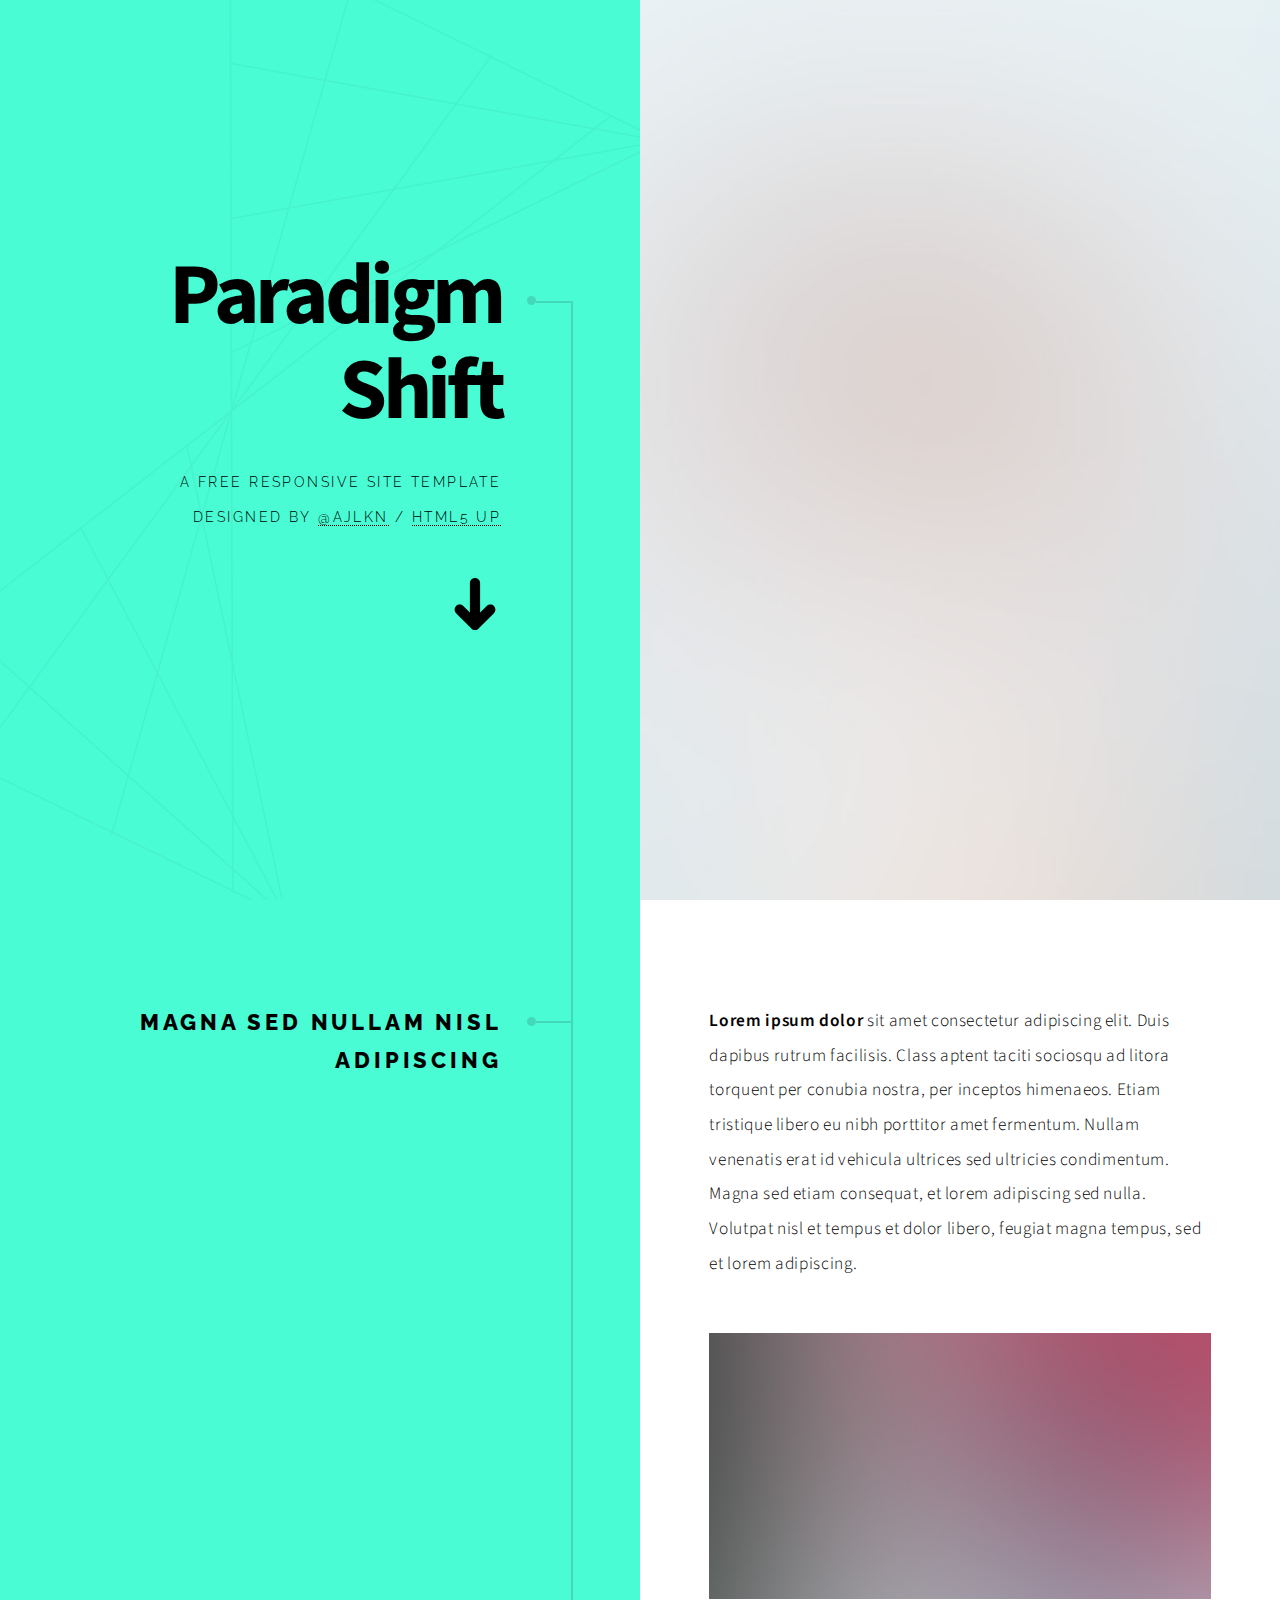
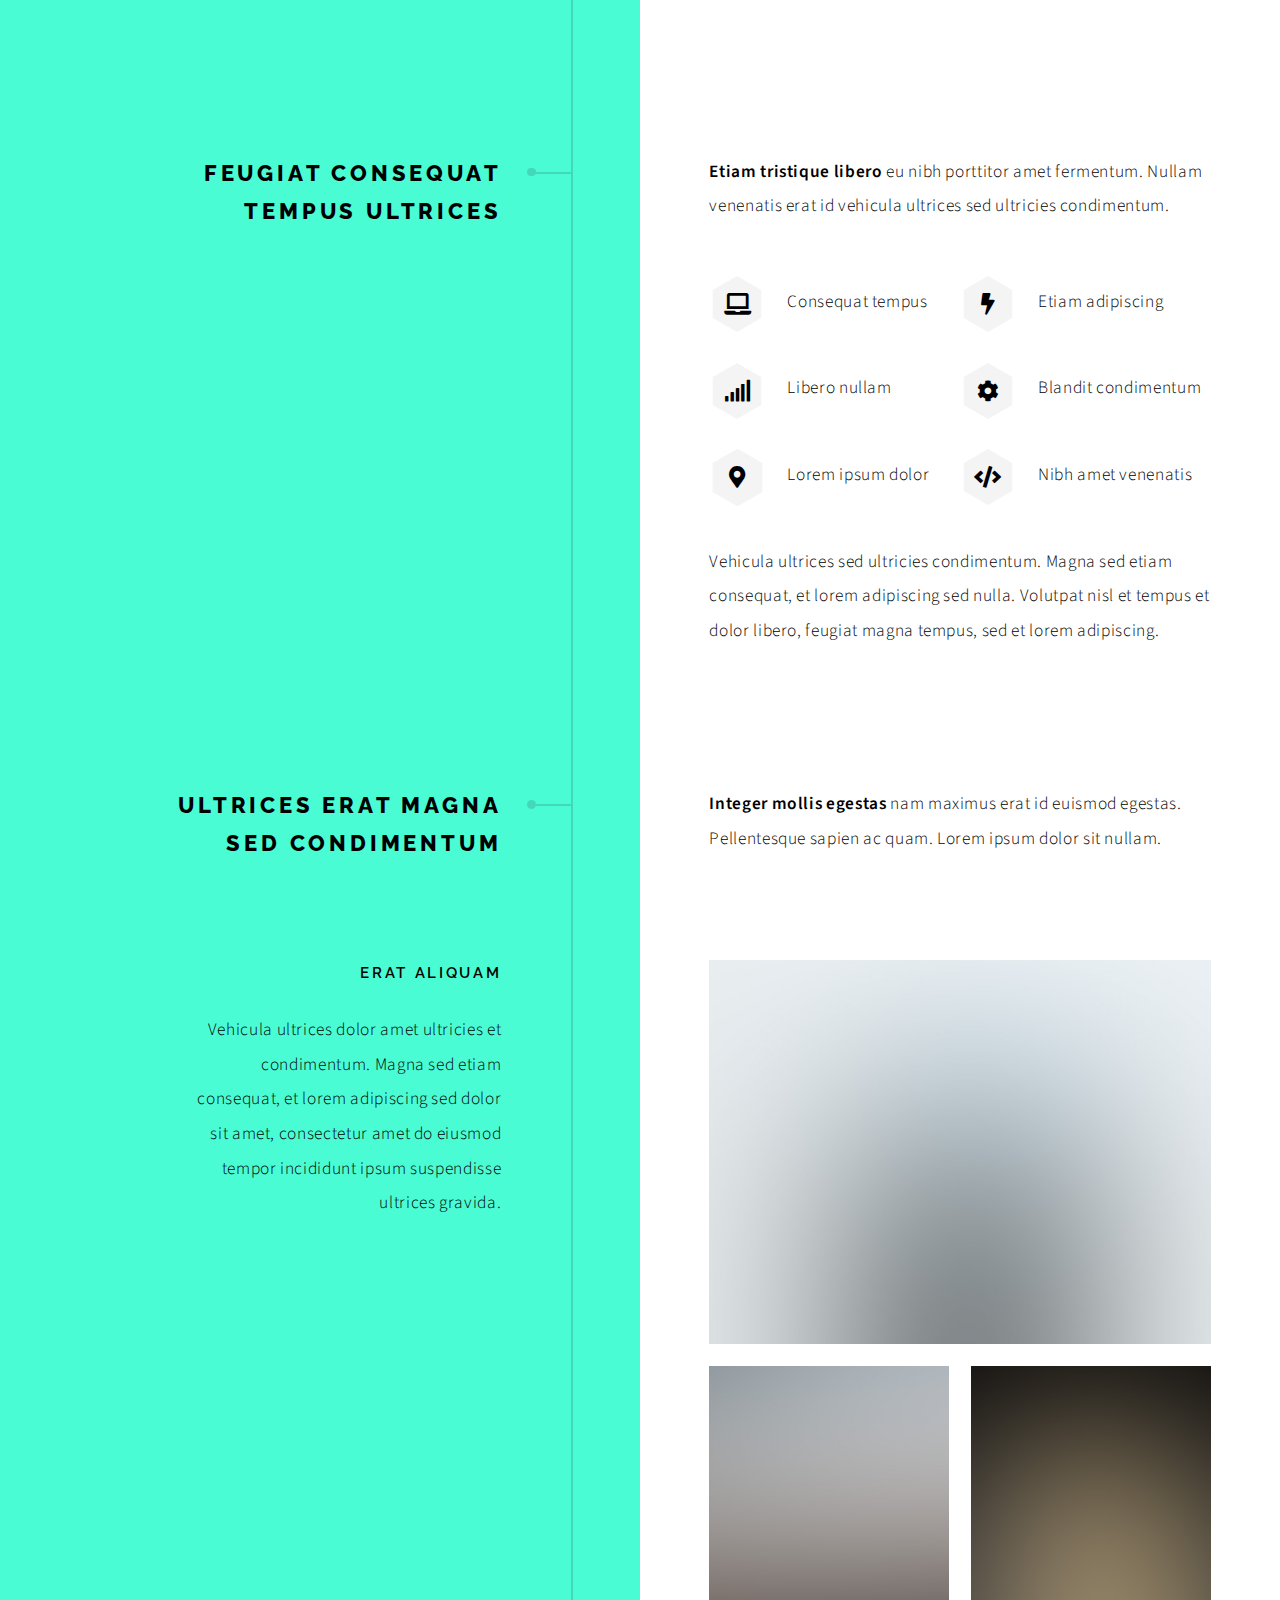
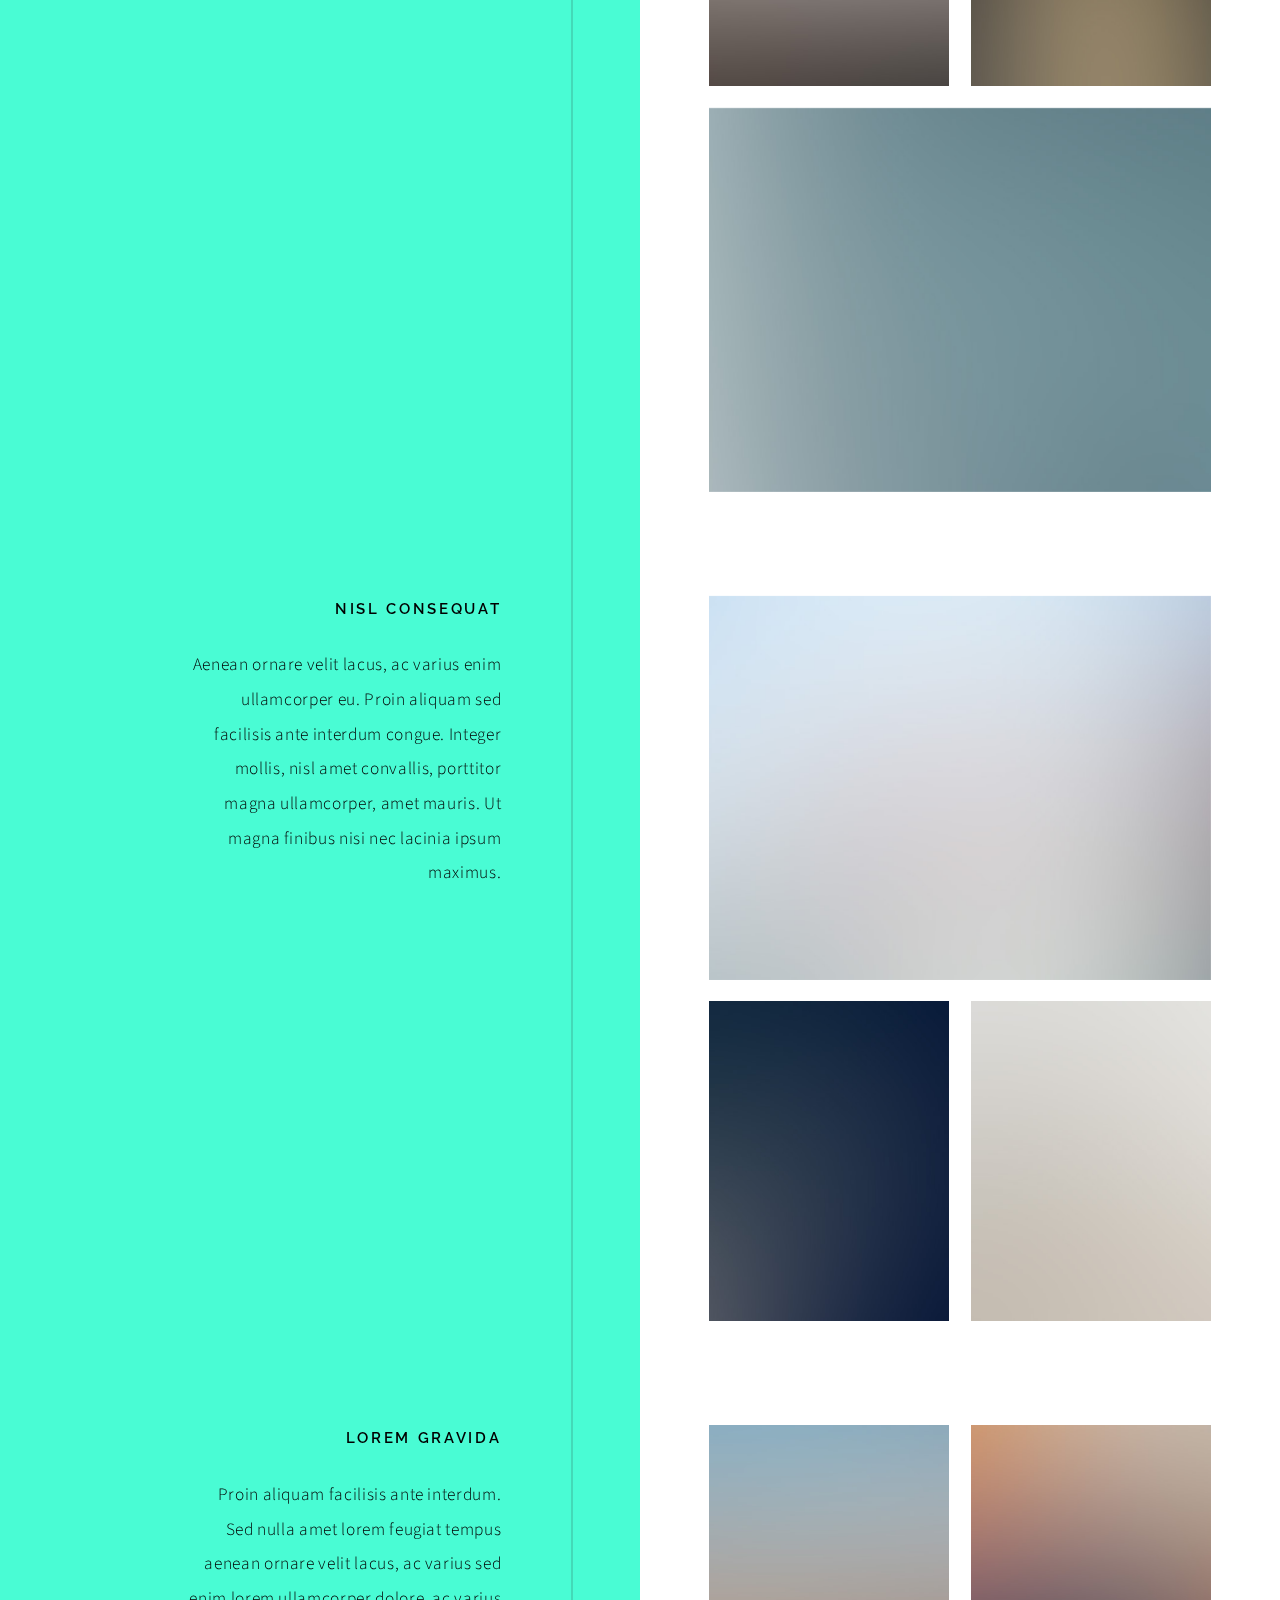
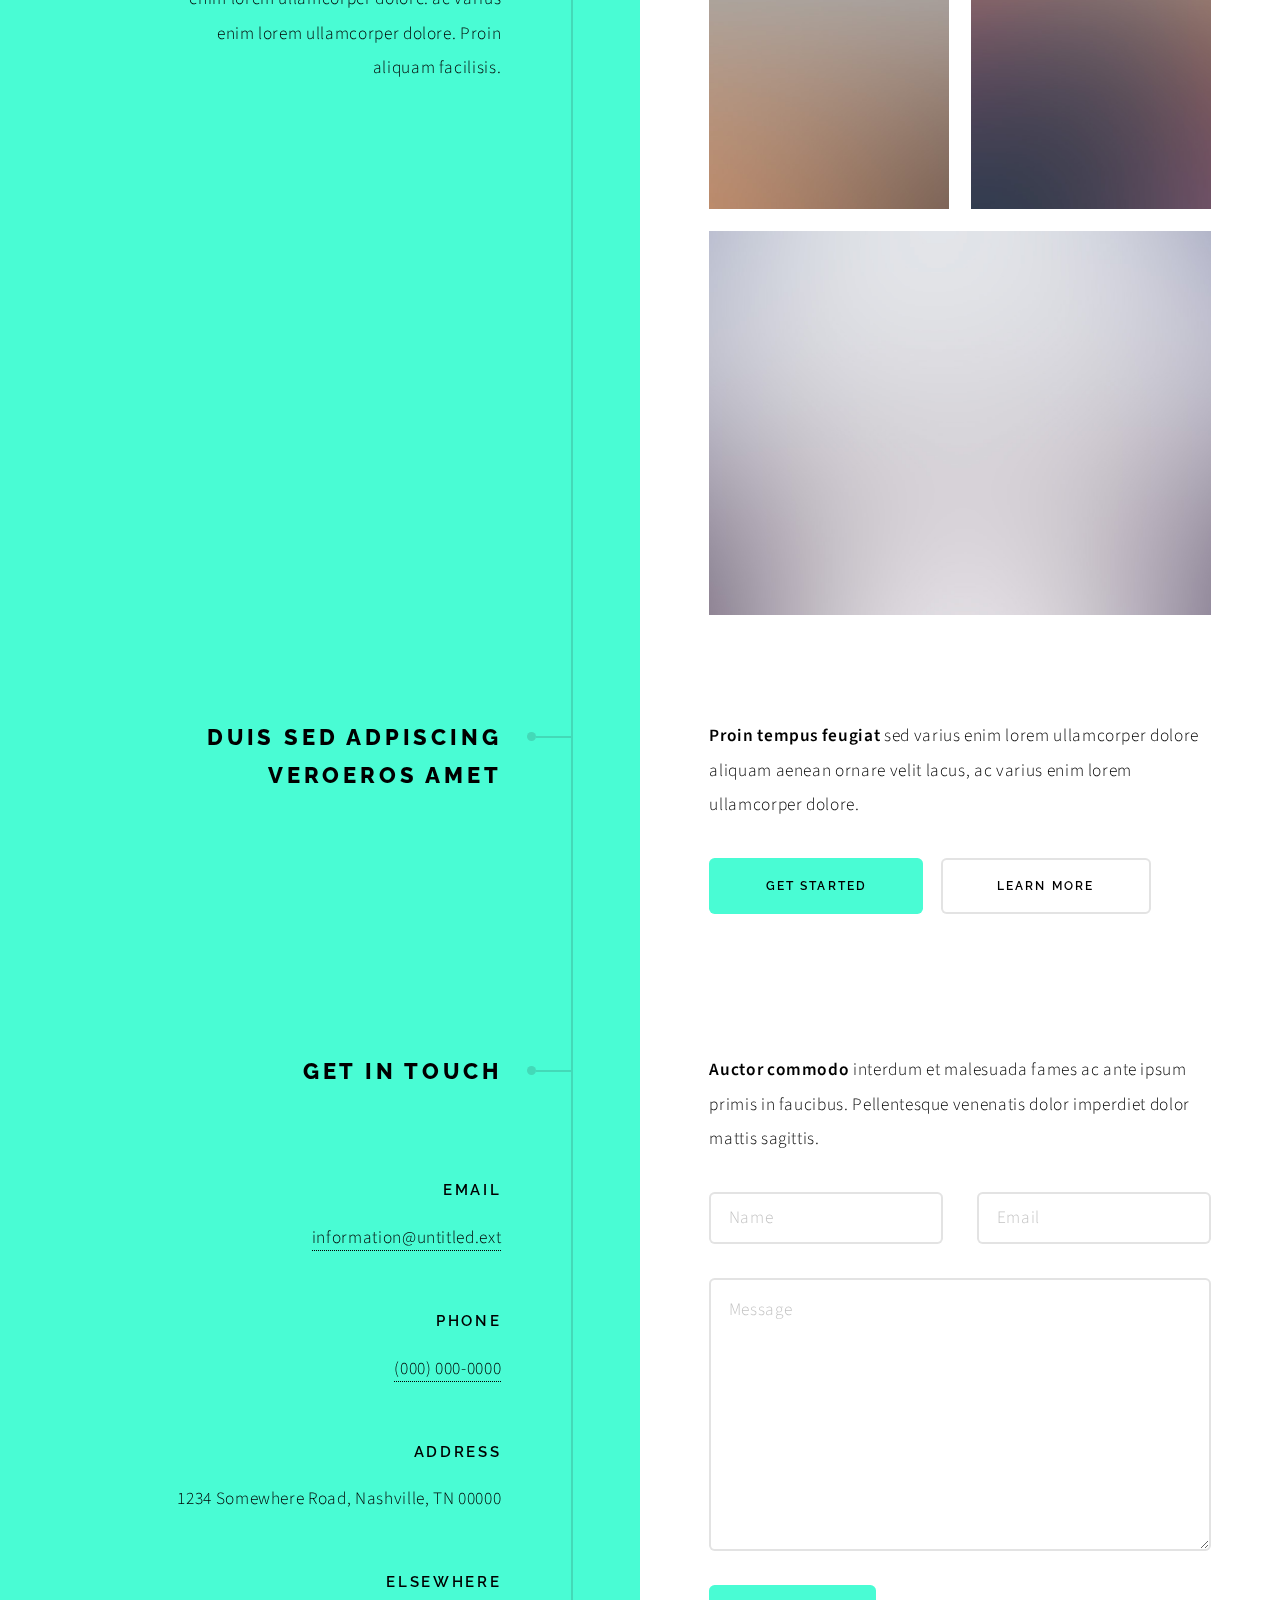
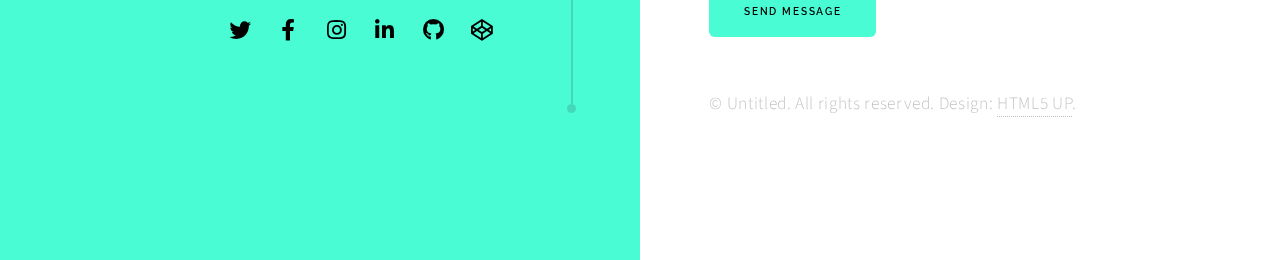
==== index.html @ 2799c686 "load "Paradigm Shift" template by ajlkn from html5 up on twitter" ====
<!DOCTYPE HTML>
<!--
	Paradigm Shift by HTML5 UP
	html5up.net | @ajlkn
	Free for personal and commercial use under the CCA 3.0 license (html5up.net/license)
-->
<html>
	<head>
		<title>Paradigm Shift by HTML5 UP</title>
		<meta charset="utf-8" />
		<meta name="viewport" content="width=device-width, initial-scale=1, user-scalable=no" />
		<meta name="description" content="" />
		<meta name="keywords" content="" />
		<link rel="stylesheet" href="assets/css/main.css" />
	</head>
	<body class="is-preload">

		<!-- Wrapper -->
			<div id="wrapper">

				<!-- Intro -->
					<section class="intro">
						<header>
							<h1>Paradigm Shift</h1>
							<p>A free responsive site template designed by <a href="https://twitter.com/ajlkn">@ajlkn</a> / <a href="https://html5up.net">HTML5 UP</a></p>
							<ul class="actions">
								<li><a href="#first" class="arrow scrolly"><span class="label">Next</span></a></li>
							</ul>
						</header>
						<div class="content">
							<span class="image fill" data-position="center"><img src="images/pic01.jpg" alt="" /></span>
						</div>
					</section>

				<!-- Section -->
					<section id="first">
						<header>
							<h2>Magna sed nullam nisl adipiscing</h2>
						</header>
						<div class="content">
							<p><strong>Lorem ipsum dolor</strong> sit amet consectetur adipiscing elit. Duis dapibus rutrum facilisis. Class aptent taciti sociosqu ad litora torquent per conubia nostra, per inceptos himenaeos. Etiam tristique libero eu nibh porttitor amet fermentum. Nullam venenatis erat id vehicula ultrices sed ultricies condimentum. Magna sed etiam consequat, et lorem adipiscing sed nulla. Volutpat nisl et tempus et dolor libero, feugiat magna tempus, sed et lorem adipiscing.</p>
							<span class="image main"><img src="images/pic02.jpg" alt="" /></span>
						</div>
					</section>

				<!-- Section -->
					<section>
						<header>
							<h2>Feugiat consequat tempus ultrices</h2>
						</header>
						<div class="content">
							<p><strong>Etiam tristique libero</strong> eu nibh porttitor amet fermentum. Nullam venenatis erat id vehicula ultrices sed ultricies condimentum.</p>
							<ul class="feature-icons">
								<li class="icon solid fa-laptop">Consequat tempus</li>
								<li class="icon solid fa-bolt">Etiam adipiscing</li>
								<li class="icon solid fa-signal">Libero nullam</li>
								<li class="icon solid fa-cog">Blandit condimentum</li>
								<li class="icon solid fa-map-marker-alt">Lorem ipsum dolor</li>
								<li class="icon solid fa-code">Nibh amet venenatis</li>
							</ul>
							<p>Vehicula ultrices sed ultricies condimentum. Magna sed etiam consequat, et lorem adipiscing sed nulla. Volutpat nisl et tempus et dolor libero, feugiat magna tempus, sed et lorem adipiscing.</p>
						</div>
					</section>

				<!-- Section -->
					<section>
						<header>
							<h2>Ultrices erat magna sed condimentum</h2>
						</header>
						<div class="content">
							<p><strong>Integer mollis egestas</strong> nam maximus erat id euismod egestas. Pellentesque sapien ac quam. Lorem ipsum dolor sit nullam.</p>

							<!-- Section -->
								<section>
									<header>
										<h3>Erat aliquam</h3>
										<p>Vehicula ultrices dolor amet ultricies et condimentum. Magna sed etiam consequat, et lorem adipiscing sed dolor sit amet, consectetur amet do eiusmod tempor incididunt  ipsum suspendisse ultrices gravida.</p>
									</header>
									<div class="content">
										<div class="gallery">
											<a href="images/gallery/fulls/01.jpg" class="landscape"><img src="images/gallery/thumbs/01.jpg" alt="" /></a>
											<a href="images/gallery/fulls/02.jpg"><img src="images/gallery/thumbs/02.jpg" alt="" /></a>
											<a href="images/gallery/fulls/03.jpg"><img src="images/gallery/thumbs/03.jpg" alt="" /></a>
											<a href="images/gallery/fulls/04.jpg" class="landscape"><img src="images/gallery/thumbs/04.jpg" alt="" /></a>
										</div>
									</div>
								</section>

							<!-- Section -->
								<section>
									<header>
										<h3>Nisl consequat</h3>
										<p>Aenean ornare velit lacus, ac varius enim ullamcorper eu. Proin aliquam sed facilisis ante interdum congue. Integer mollis, nisl amet convallis, porttitor magna ullamcorper, amet mauris. Ut magna finibus nisi nec lacinia ipsum maximus.</p>
									</header>
									<div class="content">
										<div class="gallery">
											<a href="images/gallery/fulls/05.jpg" class="landscape"><img src="images/gallery/thumbs/05.jpg" alt="" /></a>
											<a href="images/gallery/fulls/06.jpg"><img src="images/gallery/thumbs/06.jpg" alt="" /></a>
											<a href="images/gallery/fulls/07.jpg"><img src="images/gallery/thumbs/07.jpg" alt="" /></a>
										</div>
									</div>
								</section>

							<!-- Section -->
								<section>
									<header>
										<h3>Lorem gravida</h3>
										<p>Proin aliquam facilisis ante interdum. Sed nulla amet lorem feugiat tempus aenean ornare velit lacus, ac varius sed enim lorem ullamcorper dolore.  ac varius enim lorem ullamcorper dolore. Proin aliquam facilisis.</p>
									</header>
									<div class="content">
										<div class="gallery">
											<a href="images/gallery/fulls/08.jpg" class="portrait"><img src="images/gallery/thumbs/08.jpg" alt="" /></a>
											<a href="images/gallery/fulls/09.jpg" class="portrait"><img src="images/gallery/thumbs/09.jpg" alt="" /></a>
											<a href="images/gallery/fulls/10.jpg" class="landscape"><img src="images/gallery/thumbs/10.jpg" alt="" /></a>
										</div>
									</div>
								</section>

						</div>
					</section>

				<!-- Section -->
					<section>
						<header>
							<h2>Duis sed adpiscing veroeros amet</h2>
						</header>
						<div class="content">
							<p><strong>Proin tempus feugiat</strong> sed varius enim lorem ullamcorper dolore aliquam aenean ornare velit lacus, ac varius enim lorem ullamcorper dolore.</p>
							<ul class="actions">
								<li><a href="#" class="button primary large">Get Started</a></li>
								<li><a href="#" class="button large">Learn More</a></li>
							</ul>
						</div>
					</section>

				<!-- Elements -->
				<!--
					<section>
						<header>
							<h2>Elements</h2>
						</header>
						<div class="content">

							<section>
								<header>
									<h3>Text</h3>
								</header>
								<div class="content">
									<p>This is <b>bold</b> and this is <strong>strong</strong>. This is <i>italic</i> and this is <em>emphasized</em>.
									This is <sup>superscript</sup> text and this is <sub>subscript</sub> text.
									This is <u>underlined</u> and this is code: <code>for (;;) { ... }</code>. Finally, <a href="#">this is a link</a>.</p>
									<hr />
									<h2>Heading Level 2</h2>
									<h3>Heading Level 3</h3>
									<h4>Heading Level 4</h4>
									<h5>Heading Level 5</h5>
									<hr />
									<h5>Blockquote</h5>
									<blockquote>Fringilla nisl. Donec accumsan interdum nisi, quis tincidunt felis sagittis eget tempus euismod. Vestibulum ante ipsum primis in faucibus vestibulum. Blandit adipiscing eu felis iaculis volutpat ac adipiscing accumsan faucibus. Vestibulum ante ipsum primis in faucibus lorem ipsum dolor sit amet nullam adipiscing eu felis.</blockquote>
									<h5>Preformatted</h5>
									<pre><code>i = 0;

while (!deck.isInOrder()) {
  print 'Iteration ' + i;
  deck.shuffle();
  i++;
}

print 'Sorted in ' + i + ' iterations.';</code></pre>
								</div>
							</section>

							<section>
								<header>
									<h3>Lists</h3>
								</header>
								<div class="content">

									<h4>Unordered</h4>
									<ul>
										<li>Dolor pulvinar etiam.</li>
										<li>Sagittis adipiscing.</li>
										<li>Felis enim feugiat.</li>
									</ul>

									<h4>Alternate</h4>
									<ul class="alt">
										<li>Dolor pulvinar etiam.</li>
										<li>Sagittis adipiscing.</li>
										<li>Felis enim feugiat.</li>
									</ul>

									<h4>Ordered</h4>
									<ol>
										<li>Dolor pulvinar etiam.</li>
										<li>Etiam vel felis viverra.</li>
										<li>Felis enim feugiat.</li>
										<li>Dolor pulvinar etiam.</li>
										<li>Etiam vel felis lorem.</li>
										<li>Felis enim et feugiat.</li>
									</ol>
									<h4>Icons</h4>
									<ul class="icons">
										<li><a href="#" class="icon brands fa-twitter"><span class="label">Twitter</span></a></li>
										<li><a href="#" class="icon brands fa-facebook-f"><span class="label">Facebook</span></a></li>
										<li><a href="#" class="icon brands fa-instagram"><span class="label">Instagram</span></a></li>
										<li><a href="#" class="icon brands fa-github"><span class="label">Github</span></a></li>
									</ul>

									<h4>Actions</h4>
									<ul class="actions">
										<li><a href="#" class="button primary">Default</a></li>
										<li><a href="#" class="button">Default</a></li>
									</ul>
									<ul class="actions stacked">
										<li><a href="#" class="button primary">Default</a></li>
										<li><a href="#" class="button">Default</a></li>
									</ul>
								</div>
							</section>

							<section>
								<header>
									<h3>Table</h3>
								</header>
								<div class="content">
									<h4>Default</h4>
									<div class="table-wrapper">
										<table>
											<thead>
												<tr>
													<th>Name</th>
													<th>Description</th>
													<th>Price</th>
												</tr>
											</thead>
											<tbody>
												<tr>
													<td>Item One</td>
													<td>Ante turpis integer aliquet porttitor.</td>
													<td>29.99</td>
												</tr>
												<tr>
													<td>Item Two</td>
													<td>Vis ac commodo adipiscing arcu aliquet.</td>
													<td>19.99</td>
												</tr>
												<tr>
													<td>Item Three</td>
													<td> Morbi faucibus arcu accumsan lorem.</td>
													<td>29.99</td>
												</tr>
												<tr>
													<td>Item Four</td>
													<td>Vitae integer tempus condimentum.</td>
													<td>19.99</td>
												</tr>
												<tr>
													<td>Item Five</td>
													<td>Ante turpis integer aliquet porttitor.</td>
													<td>29.99</td>
												</tr>
											</tbody>
											<tfoot>
												<tr>
													<td colspan="2"></td>
													<td>100.00</td>
												</tr>
											</tfoot>
										</table>
									</div>

									<h4>Alternate</h4>
									<div class="table-wrapper">
										<table class="alt">
											<thead>
												<tr>
													<th>Name</th>
													<th>Description</th>
													<th>Price</th>
												</tr>
											</thead>
											<tbody>
												<tr>
													<td>Item One</td>
													<td>Ante turpis integer aliquet porttitor.</td>
													<td>29.99</td>
												</tr>
												<tr>
													<td>Item Two</td>
													<td>Vis ac commodo adipiscing arcu aliquet.</td>
													<td>19.99</td>
												</tr>
												<tr>
													<td>Item Three</td>
													<td> Morbi faucibus arcu accumsan lorem.</td>
													<td>29.99</td>
												</tr>
												<tr>
													<td>Item Four</td>
													<td>Vitae integer tempus condimentum.</td>
													<td>19.99</td>
												</tr>
												<tr>
													<td>Item Five</td>
													<td>Ante turpis integer aliquet porttitor.</td>
													<td>29.99</td>
												</tr>
											</tbody>
											<tfoot>
												<tr>
													<td colspan="2"></td>
													<td>100.00</td>
												</tr>
											</tfoot>
										</table>
									</div>
								</div>
							</section>

							<section>
								<header>
									<h3>Buttons</h3>
								</header>
								<div class="content">
									<ul class="actions">
										<li><a href="#" class="button primary">Primary</a></li>
										<li><a href="#" class="button">Default</a></li>
									</ul>
									<ul class="actions">
										<li><a href="#" class="button large">Large</a></li>
										<li><a href="#" class="button">Default</a></li>
										<li><a href="#" class="button small">Small</a></li>
									</ul>
									<ul class="actions">
										<li><a href="#" class="button primary icon solid fa-download">Icon</a></li>
										<li><a href="#" class="button icon solid fa-download">Icon</a></li>
									</ul>
									<ul class="actions">
										<li><span class="button primary disabled">Disabled</span></li>
										<li><span class="button disabled">Disabled</span></li>
									</ul>
								</div>
							</section>

							<section>
								<header>
									<h3>Form</h3>
								</header>
								<div class="content">
									<form method="post" action="#">
										<div class="fields">
											<div class="field half">
												<label for="demo-name">Name</label>
												<input type="text" name="demo-name" id="demo-name" value="" placeholder="Jane Doe" />
											</div>
											<div class="field half">
												<label for="demo-email">Email</label>
												<input type="email" name="demo-email" id="demo-email" value="" placeholder="jane@untitled.tld" />
											</div>
											<div class="field">
												<label for="demo-category">Category</label>
												<select name="demo-category" id="demo-category">
													<option value="">-</option>
													<option value="1">Manufacturing</option>
													<option value="1">Shipping</option>
													<option value="1">Administration</option>
													<option value="1">Human Resources</option>
												</select>
											</div>
											<div class="field half">
												<input type="radio" id="demo-priority-low" name="demo-priority" checked>
												<label for="demo-priority-low">Low</label>
											</div>
											<div class="field half">
												<input type="radio" id="demo-priority-high" name="demo-priority">
												<label for="demo-priority-high">High</label>
											</div>
											<div class="field half">
												<input type="checkbox" id="demo-copy" name="demo-copy">
												<label for="demo-copy">Email me a copy</label>
											</div>
											<div class="field half">
												<input type="checkbox" id="demo-human" name="demo-human" checked>
												<label for="demo-human">Not a robot</label>
											</div>
											<div class="field">
												<label for="demo-message">Message</label>
												<textarea name="demo-message" id="demo-message" placeholder="Enter your message" rows="6"></textarea>
											</div>
										</div>
										<ul class="actions">
											<li><input type="submit" value="Send Message" class="primary" /></li>
											<li><input type="reset" value="Reset" /></li>
										</ul>
									</form>
								</div>
							</section>

						</div>
					</section>
				-->

				<!-- Section -->
					<section>
						<header>
							<h2>Get in touch</h2>
						</header>
						<div class="content">
							<p><strong>Auctor commodo</strong> interdum et malesuada fames ac ante ipsum primis in faucibus. Pellentesque venenatis dolor imperdiet dolor mattis sagittis.</p>
							<form>
								<div class="fields">
									<div class="field half">
										<input type="text" name="name" id="name" placeholder="Name" />
									</div>
									<div class="field half">
										<input type="email" name="email" id="email" placeholder="Email" />
									</div>
									<div class="field">
										<textarea name="message" id="message" placeholder="Message" rows="7"></textarea>
									</div>
								</div>
								<ul class="actions">
									<li><input type="submit" value="Send Message" class="button primary" /></li>
								</ul>
							</form>
						</div>
						<footer>
							<ul class="items">
								<li>
									<h3>Email</h3>
									<a href="#">information@untitled.ext</a>
								</li>
								<li>
									<h3>Phone</h3>
									<a href="#">(000) 000-0000</a>
								</li>
								<li>
									<h3>Address</h3>
									<span>1234 Somewhere Road, Nashville, TN 00000</span>
								</li>
								<li>
									<h3>Elsewhere</h3>
									<ul class="icons">
										<li><a href="#" class="icon brands fa-twitter"><span class="label">Twitter</span></a></li>
										<li><a href="#" class="icon brands fa-facebook-f"><span class="label">Facebook</span></a></li>
										<li><a href="#" class="icon brands fa-instagram"><span class="label">Instagram</span></a></li>
										<li><a href="#" class="icon brands fa-linkedin-in"><span class="label">LinkedIn</span></a></li>
										<li><a href="#" class="icon brands fa-github"><span class="label">GitHub</span></a></li>
										<li><a href="#" class="icon brands fa-codepen"><span class="label">Codepen</span></a></li>
									</ul>
								</li>
							</ul>
						</footer>
					</section>

				<!-- Copyright -->
					<div class="copyright">&copy; Untitled. All rights reserved. Design: <a href="https://html5up.net">HTML5 UP</a>.</div>

			</div>

		<!-- Scripts -->
			<script src="assets/js/jquery.min.js"></script>
			<script src="assets/js/jquery.scrolly.min.js"></script>
			<script src="assets/js/browser.min.js"></script>
			<script src="assets/js/breakpoints.min.js"></script>
			<script src="assets/js/util.js"></script>
			<script src="assets/js/main.js"></script>

	</body>
</html>
---- assets/css/main.css ----
@import url(fontawesome-all.min.css);
@import url("https://fonts.googleapis.com/css?family=Source+Sans+Pro:300,600,700,300i,600i,700i|Raleway:600,800");

/*
	Paradigm Shift by HTML5 UP
	html5up.net | @ajlkn
	Free for personal and commercial use under the CCA 3.0 license (html5up.net/license)
*/

html, body, div, span, applet, object,
iframe, h1, h2, h3, h4, h5, h6, p, blockquote,
pre, a, abbr, acronym, address, big, cite,
code, del, dfn, em, img, ins, kbd, q, s, samp,
small, strike, strong, sub, sup, tt, var, b,
u, i, center, dl, dt, dd, ol, ul, li, fieldset,
form, label, legend, table, caption, tbody,
tfoot, thead, tr, th, td, article, aside,
canvas, details, embed, figure, figcaption,
footer, header, hgroup, menu, nav, output, ruby,
section, summary, time, mark, audio, video {
	margin: 0;
	padding: 0;
	border: 0;
	font-size: 100%;
	font: inherit;
	vertical-align: baseline;}

article, aside, details, figcaption, figure,
footer, header, hgroup, menu, nav, section {
	display: block;}

body {
	line-height: 1;
}

ol, ul {
	list-style: none;
}

blockquote, q {
	quotes: none;
}

	blockquote:before, blockquote:after, q:before, q:after {
		content: '';
		content: none;
	}

table {
	border-collapse: collapse;
	border-spacing: 0;
}

body {
	-webkit-text-size-adjust: none;
}

mark {
	background-color: transparent;
	color: inherit;
}

input::-moz-focus-inner {
	border: 0;
	padding: 0;
}

input, select, textarea {
	-moz-appearance: none;
	-webkit-appearance: none;
	-ms-appearance: none;
	appearance: none;
}

/* Basic */

	@-ms-viewport {
		width: device-width;
	}

	body {
		-ms-overflow-style: scrollbar;
	}

	@media screen and (max-width: 480px) {

		html, body {
			min-width: 320px;
		}

	}

	html {
		box-sizing: border-box;
	}

	*, *:before, *:after {
		box-sizing: inherit;
	}

	html {
		overflow-x: hidden;
	}

	body {
		background: #ffffff;
		overflow-x: hidden;
	}

		body.is-preload *, body.is-preload *:before, body.is-preload *:after {
			-moz-animation: none !important;
			-webkit-animation: none !important;
			-ms-animation: none !important;
			animation: none !important;
			-moz-transition: none !important;
			-webkit-transition: none !important;
			-ms-transition: none !important;
			transition: none !important;
		}

/* Typography */

	html {
		font-size: 18pt;
	}

		@media screen and (max-width: 1920px) {

			html {
				font-size: 13pt;
			}

		}

		@media screen and (max-width: 1152px) {

			html {
				font-size: 14pt;
			}

		}

		@media screen and (max-width: 736px) {

			html {
				font-size: 12pt;
			}

		}

		@media screen and (max-width: 480px) {

			html {
				font-size: 11pt;
			}

		}

	body {
		background-color: #ffffff;
		color: #000000;
	}

	body, input, select, textarea {
		color: #000000;
		font-family: "Source Sans Pro", Helvetica, sans-serif;
		font-size: 1rem;
		font-weight: 300;
		letter-spacing: 0.0375em;
		line-height: 2;
	}

	a {
		-moz-transition: border-bottom-color 0.25s ease-in-out;
		-webkit-transition: border-bottom-color 0.25s ease-in-out;
		-ms-transition: border-bottom-color 0.25s ease-in-out;
		transition: border-bottom-color 0.25s ease-in-out;
		text-decoration: none;
		color: #000000;
		border-bottom: dotted 1px;
	}

		a:hover {
			text-decoration: none;
			border-bottom-color: transparent;
		}

	strong, b {
		font-weight: 600;
		color: #000000;
	}

	em, i {
		font-style: italic;
	}

	p {
		margin: 0 0 2rem 0;
	}

	h1, h2, h3, h4, h5, h6 {
		color: #000000;
		font-family: "Raleway", Helvetica, sans-serif;
		font-weight: 600;
		letter-spacing: 0.175em;
		line-height: 1.75;
		margin: 0 0 1.5rem 0;
		text-transform: uppercase;
	}

		h1 a, h2 a, h3 a, h4 a, h5 a, h6 a {
			color: inherit;
			text-decoration: none;
		}

	h1 {
		font-family: "Source Sans Pro", Helvetica, sans-serif;
		font-size: 5rem;
		font-weight: 700;
		letter-spacing: -0.05em;
		line-height: 1.1;
		margin: 0 0 1.5rem 0;
		text-transform: none;
	}

	h2 {
		font-size: 1.25rem;
		font-weight: 800;
		margin: 0 0 2rem 0;
	}

	h3 {
		font-size: 0.875rem;
	}

	h4 {
		font-size: 0.875rem;
	}

	h5 {
		font-size: 0.75rem;
	}

	h6 {
		font-size: 0.625rem;
	}

	@media screen and (max-width: 736px) {

		h1 {
			font-size: 4.5rem;
			line-height: 1.1;
		}

		h2 {
			font-size: 1.25rem;
			line-height: 1.7;
		}

		h3 {
			font-size: 0.9rem;
		}

		h4 {
			font-size: 0.75rem;
		}

		h5 {
			font-size: 0.675rem;
		}

	}

	@media screen and (max-width: 360px) {

		h1 {
			font-size: 3.75rem;
		}

		h2 {
			font-size: 1.125rem;
		}

		h3 {
			font-size: 0.8rem;
		}

		h4 {
			font-size: 0.675rem;
		}

		h5 {
			font-size: 0.675rem;
		}

	}

	sub {
		font-size: 0.8rem;
		position: relative;
		top: 0.5rem;
	}

	sup {
		font-size: 0.8rem;
		position: relative;
		top: -0.5rem;
	}

	blockquote {
		border-left: solid 0.5rem rgba(144, 144, 144, 0.25);
		font-style: italic;
		margin: 0 0 2rem 0;
		padding: 1rem 0 1rem 2rem;
	}

	code {
		background: rgba(144, 144, 144, 0.1);
		border-radius: 0.325rem;
		font-family: "Courier New", monospace;
		font-size: 0.9rem;
		margin: 0 0.25rem;
		padding: 0.25rem 0.65rem;
	}

	pre {
		-webkit-overflow-scrolling: touch;
		font-family: "Courier New", monospace;
		font-size: 0.9rem;
		margin: 0 0 2rem 0;
		width: 100%;
	}

		pre code {
			display: block;
			line-height: 1.75;
			padding: 1rem 1.5rem;
			overflow-x: auto;
		}

	hr {
		border: 0;
		border-bottom: solid 2px rgba(144, 144, 144, 0.25);
		margin: 3rem 0;
	}

		hr.major {
			margin: 5rem 0;
		}

		@media screen and (max-width: 736px) {

			hr.major {
				margin: 3rem 0;
			}

		}

/* Row */

	.row {
		display: flex;
		flex-wrap: wrap;
		box-sizing: border-box;
		align-items: stretch;
	}

		.row > * {
			box-sizing: border-box;
		}

		.row.gtr-uniform > * > :last-child {
			margin-bottom: 0;
		}

		.row.aln-left {
			justify-content: flex-start;
		}

		.row.aln-center {
			justify-content: center;
		}

		.row.aln-right {
			justify-content: flex-end;
		}

		.row.aln-top {
			align-items: flex-start;
		}

		.row.aln-middle {
			align-items: center;
		}

		.row.aln-bottom {
			align-items: flex-end;
		}

		.row > .imp {
			order: -1;
		}

		.row > .col-1 {
			width: 8.33333%;
		}

		.row > .off-1 {
			margin-left: 8.33333%;
		}

		.row > .col-2 {
			width: 16.66667%;
		}

		.row > .off-2 {
			margin-left: 16.66667%;
		}

		.row > .col-3 {
			width: 25%;
		}

		.row > .off-3 {
			margin-left: 25%;
		}

		.row > .col-4 {
			width: 33.33333%;
		}

		.row > .off-4 {
			margin-left: 33.33333%;
		}

		.row > .col-5 {
			width: 41.66667%;
		}

		.row > .off-5 {
			margin-left: 41.66667%;
		}

		.row > .col-6 {
			width: 50%;
		}

		.row > .off-6 {
			margin-left: 50%;
		}

		.row > .col-7 {
			width: 58.33333%;
		}

		.row > .off-7 {
			margin-left: 58.33333%;
		}

		.row > .col-8 {
			width: 66.66667%;
		}

		.row > .off-8 {
			margin-left: 66.66667%;
		}

		.row > .col-9 {
			width: 75%;
		}

		.row > .off-9 {
			margin-left: 75%;
		}

		.row > .col-10 {
			width: 83.33333%;
		}

		.row > .off-10 {
			margin-left: 83.33333%;
		}

		.row > .col-11 {
			width: 91.66667%;
		}

		.row > .off-11 {
			margin-left: 91.66667%;
		}

		.row > .col-12 {
			width: 100%;
		}

		.row > .off-12 {
			margin-left: 100%;
		}

		.row.gtr-0 {
			margin-top: 0;
			margin-left: 0rem;
		}

			.row.gtr-0 > * {
				padding: 0 0 0 0rem;
			}

			.row.gtr-0.gtr-uniform {
				margin-top: 0rem;
			}

				.row.gtr-0.gtr-uniform > * {
					padding-top: 0rem;
				}

		.row.gtr-25 {
			margin-top: 0;
			margin-left: -0.5rem;
		}

			.row.gtr-25 > * {
				padding: 0 0 0 0.5rem;
			}

			.row.gtr-25.gtr-uniform {
				margin-top: -0.5rem;
			}

				.row.gtr-25.gtr-uniform > * {
					padding-top: 0.5rem;
				}

		.row.gtr-50 {
			margin-top: 0;
			margin-left: -1rem;
		}

			.row.gtr-50 > * {
				padding: 0 0 0 1rem;
			}

			.row.gtr-50.gtr-uniform {
				margin-top: -1rem;
			}

				.row.gtr-50.gtr-uniform > * {
					padding-top: 1rem;
				}

		.row {
			margin-top: 0;
			margin-left: -2rem;
		}

			.row > * {
				padding: 0 0 0 2rem;
			}

			.row.gtr-uniform {
				margin-top: -2rem;
			}

				.row.gtr-uniform > * {
					padding-top: 2rem;
				}

		.row.gtr-150 {
			margin-top: 0;
			margin-left: -3rem;
		}

			.row.gtr-150 > * {
				padding: 0 0 0 3rem;
			}

			.row.gtr-150.gtr-uniform {
				margin-top: -3rem;
			}

				.row.gtr-150.gtr-uniform > * {
					padding-top: 3rem;
				}

		.row.gtr-200 {
			margin-top: 0;
			margin-left: -4rem;
		}

			.row.gtr-200 > * {
				padding: 0 0 0 4rem;
			}

			.row.gtr-200.gtr-uniform {
				margin-top: -4rem;
			}

				.row.gtr-200.gtr-uniform > * {
					padding-top: 4rem;
				}

		@media screen and (max-width: 1920px) {

			.row {
				display: flex;
				flex-wrap: wrap;
				box-sizing: border-box;
				align-items: stretch;
			}

				.row > * {
					box-sizing: border-box;
				}

				.row.gtr-uniform > * > :last-child {
					margin-bottom: 0;
				}

				.row.aln-left {
					justify-content: flex-start;
				}

				.row.aln-center {
					justify-content: center;
				}

				.row.aln-right {
					justify-content: flex-end;
				}

				.row.aln-top {
					align-items: flex-start;
				}

				.row.aln-middle {
					align-items: center;
				}

				.row.aln-bottom {
					align-items: flex-end;
				}

				.row > .imp-xlarge {
					order: -1;
				}

				.row > .col-1-xlarge {
					width: 8.33333%;
				}

				.row > .off-1-xlarge {
					margin-left: 8.33333%;
				}

				.row > .col-2-xlarge {
					width: 16.66667%;
				}

				.row > .off-2-xlarge {
					margin-left: 16.66667%;
				}

				.row > .col-3-xlarge {
					width: 25%;
				}

				.row > .off-3-xlarge {
					margin-left: 25%;
				}

				.row > .col-4-xlarge {
					width: 33.33333%;
				}

				.row > .off-4-xlarge {
					margin-left: 33.33333%;
				}

				.row > .col-5-xlarge {
					width: 41.66667%;
				}

				.row > .off-5-xlarge {
					margin-left: 41.66667%;
				}

				.row > .col-6-xlarge {
					width: 50%;
				}

				.row > .off-6-xlarge {
					margin-left: 50%;
				}

				.row > .col-7-xlarge {
					width: 58.33333%;
				}

				.row > .off-7-xlarge {
					margin-left: 58.33333%;
				}

				.row > .col-8-xlarge {
					width: 66.66667%;
				}

				.row > .off-8-xlarge {
					margin-left: 66.66667%;
				}

				.row > .col-9-xlarge {
					width: 75%;
				}

				.row > .off-9-xlarge {
					margin-left: 75%;
				}

				.row > .col-10-xlarge {
					width: 83.33333%;
				}

				.row > .off-10-xlarge {
					margin-left: 83.33333%;
				}

				.row > .col-11-xlarge {
					width: 91.66667%;
				}

				.row > .off-11-xlarge {
					margin-left: 91.66667%;
				}

				.row > .col-12-xlarge {
					width: 100%;
				}

				.row > .off-12-xlarge {
					margin-left: 100%;
				}

				.row.gtr-0 {
					margin-top: 0;
					margin-left: 0rem;
				}

					.row.gtr-0 > * {
						padding: 0 0 0 0rem;
					}

					.row.gtr-0.gtr-uniform {
						margin-top: 0rem;
					}

						.row.gtr-0.gtr-uniform > * {
							padding-top: 0rem;
						}

				.row.gtr-25 {
					margin-top: 0;
					margin-left: -0.5rem;
				}

					.row.gtr-25 > * {
						padding: 0 0 0 0.5rem;
					}

					.row.gtr-25.gtr-uniform {
						margin-top: -0.5rem;
					}

						.row.gtr-25.gtr-uniform > * {
							padding-top: 0.5rem;
						}

				.row.gtr-50 {
					margin-top: 0;
					margin-left: -1rem;
				}

					.row.gtr-50 > * {
						padding: 0 0 0 1rem;
					}

					.row.gtr-50.gtr-uniform {
						margin-top: -1rem;
					}

						.row.gtr-50.gtr-uniform > * {
							padding-top: 1rem;
						}

				.row {
					margin-top: 0;
					margin-left: -2rem;
				}

					.row > * {
						padding: 0 0 0 2rem;
					}

					.row.gtr-uniform {
						margin-top: -2rem;
					}

						.row.gtr-uniform > * {
							padding-top: 2rem;
						}

				.row.gtr-150 {
					margin-top: 0;
					margin-left: -3rem;
				}

					.row.gtr-150 > * {
						padding: 0 0 0 3rem;
					}

					.row.gtr-150.gtr-uniform {
						margin-top: -3rem;
					}

						.row.gtr-150.gtr-uniform > * {
							padding-top: 3rem;
						}

				.row.gtr-200 {
					margin-top: 0;
					margin-left: -4rem;
				}

					.row.gtr-200 > * {
						padding: 0 0 0 4rem;
					}

					.row.gtr-200.gtr-uniform {
						margin-top: -4rem;
					}

						.row.gtr-200.gtr-uniform > * {
							padding-top: 4rem;
						}

		}

		@media screen and (max-width: 1280px) {

			.row {
				display: flex;
				flex-wrap: wrap;
				box-sizing: border-box;
				align-items: stretch;
			}

				.row > * {
					box-sizing: border-box;
				}

				.row.gtr-uniform > * > :last-child {
					margin-bottom: 0;
				}

				.row.aln-left {
					justify-content: flex-start;
				}

				.row.aln-center {
					justify-content: center;
				}

				.row.aln-right {
					justify-content: flex-end;
				}

				.row.aln-top {
					align-items: flex-start;
				}

				.row.aln-middle {
					align-items: center;
				}

				.row.aln-bottom {
					align-items: flex-end;
				}

				.row > .imp-large {
					order: -1;
				}

				.row > .col-1-large {
					width: 8.33333%;
				}

				.row > .off-1-large {
					margin-left: 8.33333%;
				}

				.row > .col-2-large {
					width: 16.66667%;
				}

				.row > .off-2-large {
					margin-left: 16.66667%;
				}

				.row > .col-3-large {
					width: 25%;
				}

				.row > .off-3-large {
					margin-left: 25%;
				}

				.row > .col-4-large {
					width: 33.33333%;
				}

				.row > .off-4-large {
					margin-left: 33.33333%;
				}

				.row > .col-5-large {
					width: 41.66667%;
				}

				.row > .off-5-large {
					margin-left: 41.66667%;
				}

				.row > .col-6-large {
					width: 50%;
				}

				.row > .off-6-large {
					margin-left: 50%;
				}

				.row > .col-7-large {
					width: 58.33333%;
				}

				.row > .off-7-large {
					margin-left: 58.33333%;
				}

				.row > .col-8-large {
					width: 66.66667%;
				}

				.row > .off-8-large {
					margin-left: 66.66667%;
				}

				.row > .col-9-large {
					width: 75%;
				}

				.row > .off-9-large {
					margin-left: 75%;
				}

				.row > .col-10-large {
					width: 83.33333%;
				}

				.row > .off-10-large {
					margin-left: 83.33333%;
				}

				.row > .col-11-large {
					width: 91.66667%;
				}

				.row > .off-11-large {
					margin-left: 91.66667%;
				}

				.row > .col-12-large {
					width: 100%;
				}

				.row > .off-12-large {
					margin-left: 100%;
				}

				.row.gtr-0 {
					margin-top: 0;
					margin-left: 0rem;
				}

					.row.gtr-0 > * {
						padding: 0 0 0 0rem;
					}

					.row.gtr-0.gtr-uniform {
						margin-top: 0rem;
					}

						.row.gtr-0.gtr-uniform > * {
							padding-top: 0rem;
						}

				.row.gtr-25 {
					margin-top: 0;
					margin-left: -0.375rem;
				}

					.row.gtr-25 > * {
						padding: 0 0 0 0.375rem;
					}

					.row.gtr-25.gtr-uniform {
						margin-top: -0.375rem;
					}

						.row.gtr-25.gtr-uniform > * {
							padding-top: 0.375rem;
						}

				.row.gtr-50 {
					margin-top: 0;
					margin-left: -0.75rem;
				}

					.row.gtr-50 > * {
						padding: 0 0 0 0.75rem;
					}

					.row.gtr-50.gtr-uniform {
						margin-top: -0.75rem;
					}

						.row.gtr-50.gtr-uniform > * {
							padding-top: 0.75rem;
						}

				.row {
					margin-top: 0;
					margin-left: -1.5rem;
				}

					.row > * {
						padding: 0 0 0 1.5rem;
					}

					.row.gtr-uniform {
						margin-top: -1.5rem;
					}

						.row.gtr-uniform > * {
							padding-top: 1.5rem;
						}

				.row.gtr-150 {
					margin-top: 0;
					margin-left: -2.25rem;
				}

					.row.gtr-150 > * {
						padding: 0 0 0 2.25rem;
					}

					.row.gtr-150.gtr-uniform {
						margin-top: -2.25rem;
					}

						.row.gtr-150.gtr-uniform > * {
							padding-top: 2.25rem;
						}

				.row.gtr-200 {
					margin-top: 0;
					margin-left: -3rem;
				}

					.row.gtr-200 > * {
						padding: 0 0 0 3rem;
					}

					.row.gtr-200.gtr-uniform {
						margin-top: -3rem;
					}

						.row.gtr-200.gtr-uniform > * {
							padding-top: 3rem;
						}

		}

		@media screen and (max-width: 1152px) {

			.row {
				display: flex;
				flex-wrap: wrap;
				box-sizing: border-box;
				align-items: stretch;
			}

				.row > * {
					box-sizing: border-box;
				}

				.row.gtr-uniform > * > :last-child {
					margin-bottom: 0;
				}

				.row.aln-left {
					justify-content: flex-start;
				}

				.row.aln-center {
					justify-content: center;
				}

				.row.aln-right {
					justify-content: flex-end;
				}

				.row.aln-top {
					align-items: flex-start;
				}

				.row.aln-middle {
					align-items: center;
				}

				.row.aln-bottom {
					align-items: flex-end;
				}

				.row > .imp-medium {
					order: -1;
				}

				.row > .col-1-medium {
					width: 8.33333%;
				}

				.row > .off-1-medium {
					margin-left: 8.33333%;
				}

				.row > .col-2-medium {
					width: 16.66667%;
				}

				.row > .off-2-medium {
					margin-left: 16.66667%;
				}

				.row > .col-3-medium {
					width: 25%;
				}

				.row > .off-3-medium {
					margin-left: 25%;
				}

				.row > .col-4-medium {
					width: 33.33333%;
				}

				.row > .off-4-medium {
					margin-left: 33.33333%;
				}

				.row > .col-5-medium {
					width: 41.66667%;
				}

				.row > .off-5-medium {
					margin-left: 41.66667%;
				}

				.row > .col-6-medium {
					width: 50%;
				}

				.row > .off-6-medium {
					margin-left: 50%;
				}

				.row > .col-7-medium {
					width: 58.33333%;
				}

				.row > .off-7-medium {
					margin-left: 58.33333%;
				}

				.row > .col-8-medium {
					width: 66.66667%;
				}

				.row > .off-8-medium {
					margin-left: 66.66667%;
				}

				.row > .col-9-medium {
					width: 75%;
				}

				.row > .off-9-medium {
					margin-left: 75%;
				}

				.row > .col-10-medium {
					width: 83.33333%;
				}

				.row > .off-10-medium {
					margin-left: 83.33333%;
				}

				.row > .col-11-medium {
					width: 91.66667%;
				}

				.row > .off-11-medium {
					margin-left: 91.66667%;
				}

				.row > .col-12-medium {
					width: 100%;
				}

				.row > .off-12-medium {
					margin-left: 100%;
				}

				.row.gtr-0 {
					margin-top: 0;
					margin-left: 0rem;
				}

					.row.gtr-0 > * {
						padding: 0 0 0 0rem;
					}

					.row.gtr-0.gtr-uniform {
						margin-top: 0rem;
					}

						.row.gtr-0.gtr-uniform > * {
							padding-top: 0rem;
						}

				.row.gtr-25 {
					margin-top: 0;
					margin-left: -0.375rem;
				}

					.row.gtr-25 > * {
						padding: 0 0 0 0.375rem;
					}

					.row.gtr-25.gtr-uniform {
						margin-top: -0.375rem;
					}

						.row.gtr-25.gtr-uniform > * {
							padding-top: 0.375rem;
						}

				.row.gtr-50 {
					margin-top: 0;
					margin-left: -0.75rem;
				}

					.row.gtr-50 > * {
						padding: 0 0 0 0.75rem;
					}

					.row.gtr-50.gtr-uniform {
						margin-top: -0.75rem;
					}

						.row.gtr-50.gtr-uniform > * {
							padding-top: 0.75rem;
						}

				.row {
					margin-top: 0;
					margin-left: -1.5rem;
				}

					.row > * {
						padding: 0 0 0 1.5rem;
					}

					.row.gtr-uniform {
						margin-top: -1.5rem;
					}

						.row.gtr-uniform > * {
							padding-top: 1.5rem;
						}

				.row.gtr-150 {
					margin-top: 0;
					margin-left: -2.25rem;
				}

					.row.gtr-150 > * {
						padding: 0 0 0 2.25rem;
					}

					.row.gtr-150.gtr-uniform {
						margin-top: -2.25rem;
					}

						.row.gtr-150.gtr-uniform > * {
							padding-top: 2.25rem;
						}

				.row.gtr-200 {
					margin-top: 0;
					margin-left: -3rem;
				}

					.row.gtr-200 > * {
						padding: 0 0 0 3rem;
					}

					.row.gtr-200.gtr-uniform {
						margin-top: -3rem;
					}

						.row.gtr-200.gtr-uniform > * {
							padding-top: 3rem;
						}

		}

		@media screen and (max-width: 736px) {

			.row {
				display: flex;
				flex-wrap: wrap;
				box-sizing: border-box;
				align-items: stretch;
			}

				.row > * {
					box-sizing: border-box;
				}

				.row.gtr-uniform > * > :last-child {
					margin-bottom: 0;
				}

				.row.aln-left {
					justify-content: flex-start;
				}

				.row.aln-center {
					justify-content: center;
				}

				.row.aln-right {
					justify-content: flex-end;
				}

				.row.aln-top {
					align-items: flex-start;
				}

				.row.aln-middle {
					align-items: center;
				}

				.row.aln-bottom {
					align-items: flex-end;
				}

				.row > .imp-small {
					order: -1;
				}

				.row > .col-1-small {
					width: 8.33333%;
				}

				.row > .off-1-small {
					margin-left: 8.33333%;
				}

				.row > .col-2-small {
					width: 16.66667%;
				}

				.row > .off-2-small {
					margin-left: 16.66667%;
				}

				.row > .col-3-small {
					width: 25%;
				}

				.row > .off-3-small {
					margin-left: 25%;
				}

				.row > .col-4-small {
					width: 33.33333%;
				}

				.row > .off-4-small {
					margin-left: 33.33333%;
				}

				.row > .col-5-small {
					width: 41.66667%;
				}

				.row > .off-5-small {
					margin-left: 41.66667%;
				}

				.row > .col-6-small {
					width: 50%;
				}

				.row > .off-6-small {
					margin-left: 50%;
				}

				.row > .col-7-small {
					width: 58.33333%;
				}

				.row > .off-7-small {
					margin-left: 58.33333%;
				}

				.row > .col-8-small {
					width: 66.66667%;
				}

				.row > .off-8-small {
					margin-left: 66.66667%;
				}

				.row > .col-9-small {
					width: 75%;
				}

				.row > .off-9-small {
					margin-left: 75%;
				}

				.row > .col-10-small {
					width: 83.33333%;
				}

				.row > .off-10-small {
					margin-left: 83.33333%;
				}

				.row > .col-11-small {
					width: 91.66667%;
				}

				.row > .off-11-small {
					margin-left: 91.66667%;
				}

				.row > .col-12-small {
					width: 100%;
				}

				.row > .off-12-small {
					margin-left: 100%;
				}

				.row.gtr-0 {
					margin-top: 0;
					margin-left: 0rem;
				}

					.row.gtr-0 > * {
						padding: 0 0 0 0rem;
					}

					.row.gtr-0.gtr-uniform {
						margin-top: 0rem;
					}

						.row.gtr-0.gtr-uniform > * {
							padding-top: 0rem;
						}

				.row.gtr-25 {
					margin-top: 0;
					margin-left: -0.3125rem;
				}

					.row.gtr-25 > * {
						padding: 0 0 0 0.3125rem;
					}

					.row.gtr-25.gtr-uniform {
						margin-top: -0.3125rem;
					}

						.row.gtr-25.gtr-uniform > * {
							padding-top: 0.3125rem;
						}

				.row.gtr-50 {
					margin-top: 0;
					margin-left: -0.625rem;
				}

					.row.gtr-50 > * {
						padding: 0 0 0 0.625rem;
					}

					.row.gtr-50.gtr-uniform {
						margin-top: -0.625rem;
					}

						.row.gtr-50.gtr-uniform > * {
							padding-top: 0.625rem;
						}

				.row {
					margin-top: 0;
					margin-left: -1.25rem;
				}

					.row > * {
						padding: 0 0 0 1.25rem;
					}

					.row.gtr-uniform {
						margin-top: -1.25rem;
					}

						.row.gtr-uniform > * {
							padding-top: 1.25rem;
						}

				.row.gtr-150 {
					margin-top: 0;
					margin-left: -1.875rem;
				}

					.row.gtr-150 > * {
						padding: 0 0 0 1.875rem;
					}

					.row.gtr-150.gtr-uniform {
						margin-top: -1.875rem;
					}

						.row.gtr-150.gtr-uniform > * {
							padding-top: 1.875rem;
						}

				.row.gtr-200 {
					margin-top: 0;
					margin-left: -2.5rem;
				}

					.row.gtr-200 > * {
						padding: 0 0 0 2.5rem;
					}

					.row.gtr-200.gtr-uniform {
						margin-top: -2.5rem;
					}

						.row.gtr-200.gtr-uniform > * {
							padding-top: 2.5rem;
						}

		}

		@media screen and (max-width: 480px) {

			.row {
				display: flex;
				flex-wrap: wrap;
				box-sizing: border-box;
				align-items: stretch;
			}

				.row > * {
					box-sizing: border-box;
				}

				.row.gtr-uniform > * > :last-child {
					margin-bottom: 0;
				}

				.row.aln-left {
					justify-content: flex-start;
				}

				.row.aln-center {
					justify-content: center;
				}

				.row.aln-right {
					justify-content: flex-end;
				}

				.row.aln-top {
					align-items: flex-start;
				}

				.row.aln-middle {
					align-items: center;
				}

				.row.aln-bottom {
					align-items: flex-end;
				}

				.row > .imp-xsmall {
					order: -1;
				}

				.row > .col-1-xsmall {
					width: 8.33333%;
				}

				.row > .off-1-xsmall {
					margin-left: 8.33333%;
				}

				.row > .col-2-xsmall {
					width: 16.66667%;
				}

				.row > .off-2-xsmall {
					margin-left: 16.66667%;
				}

				.row > .col-3-xsmall {
					width: 25%;
				}

				.row > .off-3-xsmall {
					margin-left: 25%;
				}

				.row > .col-4-xsmall {
					width: 33.33333%;
				}

				.row > .off-4-xsmall {
					margin-left: 33.33333%;
				}

				.row > .col-5-xsmall {
					width: 41.66667%;
				}

				.row > .off-5-xsmall {
					margin-left: 41.66667%;
				}

				.row > .col-6-xsmall {
					width: 50%;
				}

				.row > .off-6-xsmall {
					margin-left: 50%;
				}

				.row > .col-7-xsmall {
					width: 58.33333%;
				}

				.row > .off-7-xsmall {
					margin-left: 58.33333%;
				}

				.row > .col-8-xsmall {
					width: 66.66667%;
				}

				.row > .off-8-xsmall {
					margin-left: 66.66667%;
				}

				.row > .col-9-xsmall {
					width: 75%;
				}

				.row > .off-9-xsmall {
					margin-left: 75%;
				}

				.row > .col-10-xsmall {
					width: 83.33333%;
				}

				.row > .off-10-xsmall {
					margin-left: 83.33333%;
				}

				.row > .col-11-xsmall {
					width: 91.66667%;
				}

				.row > .off-11-xsmall {
					margin-left: 91.66667%;
				}

				.row > .col-12-xsmall {
					width: 100%;
				}

				.row > .off-12-xsmall {
					margin-left: 100%;
				}

				.row.gtr-0 {
					margin-top: 0;
					margin-left: 0rem;
				}

					.row.gtr-0 > * {
						padding: 0 0 0 0rem;
					}

					.row.gtr-0.gtr-uniform {
						margin-top: 0rem;
					}

						.row.gtr-0.gtr-uniform > * {
							padding-top: 0rem;
						}

				.row.gtr-25 {
					margin-top: 0;
					margin-left: -0.3125rem;
				}

					.row.gtr-25 > * {
						padding: 0 0 0 0.3125rem;
					}

					.row.gtr-25.gtr-uniform {
						margin-top: -0.3125rem;
					}

						.row.gtr-25.gtr-uniform > * {
							padding-top: 0.3125rem;
						}

				.row.gtr-50 {
					margin-top: 0;
					margin-left: -0.625rem;
				}

					.row.gtr-50 > * {
						padding: 0 0 0 0.625rem;
					}

					.row.gtr-50.gtr-uniform {
						margin-top: -0.625rem;
					}

						.row.gtr-50.gtr-uniform > * {
							padding-top: 0.625rem;
						}

				.row {
					margin-top: 0;
					margin-left: -1.25rem;
				}

					.row > * {
						padding: 0 0 0 1.25rem;
					}

					.row.gtr-uniform {
						margin-top: -1.25rem;
					}

						.row.gtr-uniform > * {
							padding-top: 1.25rem;
						}

				.row.gtr-150 {
					margin-top: 0;
					margin-left: -1.875rem;
				}

					.row.gtr-150 > * {
						padding: 0 0 0 1.875rem;
					}

					.row.gtr-150.gtr-uniform {
						margin-top: -1.875rem;
					}

						.row.gtr-150.gtr-uniform > * {
							padding-top: 1.875rem;
						}

				.row.gtr-200 {
					margin-top: 0;
					margin-left: -2.5rem;
				}

					.row.gtr-200 > * {
						padding: 0 0 0 2.5rem;
					}

					.row.gtr-200.gtr-uniform {
						margin-top: -2.5rem;
					}

						.row.gtr-200.gtr-uniform > * {
							padding-top: 2.5rem;
						}

		}

/* Box */

	.box {
		border: solid 2px rgba(144, 144, 144, 0.25);
		border-radius: 0.325rem;
		margin-bottom: 2rem;
		padding: 1.5rem;
	}

		.box > :last-child {
			margin-bottom: 0;
		}

		.box.alt {
			border: 0;
			border-radius: 0;
			padding: 0;
		}

/* Button */

	input[type="submit"],
	input[type="reset"],
	input[type="button"],
	button,
	.button {
		-moz-appearance: none;
		-webkit-appearance: none;
		-ms-appearance: none;
		appearance: none;
		-moz-transition: background-color 0.25s ease-in-out, box-shadow 0.25s ease-in-out, color 0.25s ease-in-out;
		-webkit-transition: background-color 0.25s ease-in-out, box-shadow 0.25s ease-in-out, color 0.25s ease-in-out;
		-ms-transition: background-color 0.25s ease-in-out, box-shadow 0.25s ease-in-out, color 0.25s ease-in-out;
		transition: background-color 0.25s ease-in-out, box-shadow 0.25s ease-in-out, color 0.25s ease-in-out;
		background-color: transparent;
		border-radius: 0.325rem;
		border: 0;
		box-shadow: inset 0 0 0 2px rgba(144, 144, 144, 0.25);
		color: #000000 !important;
		cursor: pointer;
		display: inline-block;
		font-family: "Raleway", Helvetica, sans-serif;
		font-size: 0.6rem;
		font-weight: 600;
		height: 3rem;
		letter-spacing: 0.175em;
		line-height: 3rem;
		padding: 0 2rem;
		text-align: center;
		text-decoration: none;
		text-transform: uppercase;
		white-space: nowrap;
	}

		input[type="submit"]:hover,
		input[type="reset"]:hover,
		input[type="button"]:hover,
		button:hover,
		.button:hover {
			box-shadow: inset 0 0 0 2px #2ee4bb;
			color: #2ee4bb !important;
		}

		input[type="submit"]:active,
		input[type="reset"]:active,
		input[type="button"]:active,
		button:active,
		.button:active {
			background-color: rgba(73, 252, 212, 0.25);
			box-shadow: inset 0 0 0 2px #2ee4bb;
			color: #2ee4bb !important;
		}

		input[type="submit"].small,
		input[type="reset"].small,
		input[type="button"].small,
		button.small,
		.button.small {
			font-size: 0.5rem;
			height: 2.25rem;
			line-height: 2.25rem;
			padding: 0 1.25rem;
		}

		input[type="submit"].large,
		input[type="reset"].large,
		input[type="button"].large,
		button.large,
		.button.large {
			font-size: 0.7rem;
			height: 3.2625rem;
			line-height: 3.2625rem;
			padding: 0 3.25rem;
		}

		input[type="submit"].wide,
		input[type="reset"].wide,
		input[type="button"].wide,
		button.wide,
		.button.wide {
			min-width: 13rem;
		}

		input[type="submit"].icon:before,
		input[type="reset"].icon:before,
		input[type="button"].icon:before,
		button.icon:before,
		.button.icon:before {
			margin-right: 0.5rem;
		}

		input[type="submit"].fit,
		input[type="reset"].fit,
		input[type="button"].fit,
		button.fit,
		.button.fit {
			width: 100%;
		}

		input[type="submit"].disabled, input[type="submit"]:disabled,
		input[type="reset"].disabled,
		input[type="reset"]:disabled,
		input[type="button"].disabled,
		input[type="button"]:disabled,
		button.disabled,
		button:disabled,
		.button.disabled,
		.button:disabled {
			pointer-events: none;
			opacity: 0.25;
		}

		input[type="submit"].primary,
		input[type="reset"].primary,
		input[type="button"].primary,
		button.primary,
		.button.primary {
			background-color: #49fcd4;
			box-shadow: none;
			color: #000000 !important;
		}

			input[type="submit"].primary:hover,
			input[type="reset"].primary:hover,
			input[type="button"].primary:hover,
			button.primary:hover,
			.button.primary:hover {
				background-color: #93ffe7;
			}

			input[type="submit"].primary:active,
			input[type="reset"].primary:active,
			input[type="button"].primary:active,
			button.primary:active,
			.button.primary:active {
				background-color: #44f2cb;
			}

		@media screen and (max-width: 736px) {

			input[type="submit"],
			input[type="reset"],
			input[type="button"],
			button,
			.button {
				font-size: 0.7rem;
				height: 3.3rem;
				line-height: 3.3rem;
			}

				input[type="submit"].large,
				input[type="reset"].large,
				input[type="button"].large,
				button.large,
				.button.large {
					font-size: 0.8rem;
					height: 3.75rem;
					line-height: 3.75rem;
				}

				input[type="submit"].small,
				input[type="reset"].small,
				input[type="button"].small,
				button.small,
				.button.small {
					font-size: 0.6rem;
					height: 3rem;
					line-height: 3rem;
				}

		}

/* Form */

	form {
		margin: 0 0 2rem 0;
	}

		form > :last-child {
			margin-bottom: 0;
		}

		form > .fields {
			display: -moz-flex;
			display: -webkit-flex;
			display: -ms-flex;
			display: flex;
			-moz-flex-wrap: wrap;
			-webkit-flex-wrap: wrap;
			-ms-flex-wrap: wrap;
			flex-wrap: wrap;
			margin: -2rem 0 2rem -2rem;
			width: calc(100% + 4rem);
		}

			form > .fields > .field {
				-moz-flex-grow: 0;
				-webkit-flex-grow: 0;
				-ms-flex-grow: 0;
				flex-grow: 0;
				-moz-flex-shrink: 0;
				-webkit-flex-shrink: 0;
				-ms-flex-shrink: 0;
				flex-shrink: 0;
				padding: 2rem 0 0 2rem;
				width: calc(100% - 2rem);
			}

				form > .fields > .field > :last-child {
					margin-bottom: 0;
				}

				form > .fields > .field.half {
					width: calc(50% - 1rem);
				}

				form > .fields > .field.third {
					width: calc(100%/3 - 0.66667rem);
				}

				form > .fields > .field.quarter {
					width: calc(25% - 0.5rem);
				}

		@media screen and (max-width: 480px) {

			form > .fields {
				margin: -1.5rem 0 2rem -1.5rem;
				width: calc(100% + 3rem);
			}

				form > .fields > .field {
					padding: 1.5rem 0 0 1.5rem;
					width: calc(100% - 1.5rem);
				}

					form > .fields > .field.half {
						width: calc(100% - 1.5rem);
					}

					form > .fields > .field.third {
						width: calc(100% - 1.5rem);
					}

					form > .fields > .field.quarter {
						width: calc(100% - 1.5rem);
					}

		}

	input[type="text"],
	input[type="password"],
	input[type="email"],
	input[type="tel"],
	input[type="search"],
	input[type="url"],
	select,
	textarea {
		-moz-appearance: none;
		-webkit-appearance: none;
		-ms-appearance: none;
		appearance: none;
		border-radius: 0.325rem;
		border: solid 2px rgba(144, 144, 144, 0.25);
		color: inherit;
		display: block;
		outline: 0;
		padding: 0 1rem;
		text-decoration: none;
		width: 100%;
	}

		input[type="text"]:invalid,
		input[type="password"]:invalid,
		input[type="email"]:invalid,
		input[type="tel"]:invalid,
		input[type="search"]:invalid,
		input[type="url"]:invalid,
		select:invalid,
		textarea:invalid {
			box-shadow: none;
		}

		input[type="text"]:focus,
		input[type="password"]:focus,
		input[type="email"]:focus,
		input[type="tel"]:focus,
		input[type="search"]:focus,
		input[type="url"]:focus,
		select:focus,
		textarea:focus {
			border-color: #2ee4bb;
		}

	label {
		color: #000000;
		display: block;
		font-family: "Raleway", Helvetica, sans-serif;
		font-size: 0.75rem;
		font-weight: 600;
		letter-spacing: 0.175em;
		line-height: 1.75;
		margin: 0 0 1rem 0;
		text-transform: uppercase;
	}

	input[type="text"],
	input[type="password"],
	input[type="email"],
	input[type="tel"],
	input[type="search"],
	input[type="url"] {
		height: 3rem;
	}

	select {
		background-image: url("data:image/svg+xml;charset=utf8,%3Csvg xmlns='http://www.w3.org/2000/svg' width='40' height='40' preserveAspectRatio='none' viewBox='0 0 40 40'%3E%3Cpath d='M9.4,12.3l10.4,10.4l10.4-10.4c0.2-0.2,0.5-0.4,0.9-0.4c0.3,0,0.6,0.1,0.9,0.4l3.3,3.3c0.2,0.2,0.4,0.5,0.4,0.9 c0,0.4-0.1,0.6-0.4,0.9L20.7,31.9c-0.2,0.2-0.5,0.4-0.9,0.4c-0.3,0-0.6-0.1-0.9-0.4L4.3,17.3c-0.2-0.2-0.4-0.5-0.4-0.9 c0-0.4,0.1-0.6,0.4-0.9l3.3-3.3c0.2-0.2,0.5-0.4,0.9-0.4S9.1,12.1,9.4,12.3z' fill='rgba(144, 144, 144, 0.25)' /%3E%3C/svg%3E");
		background-position: calc(100% - 1rem) center;
		background-repeat: no-repeat;
		background-size: 1.25rem;
		height: 3rem;
		padding-right: 3rem;
		text-overflow: ellipsis;
	}

		select option {
			background-color: #ffffff;
			color: #000000;
		}

		select:focus::-ms-value {
			background-color: transparent;
		}

		select::-ms-expand {
			display: none;
		}

	textarea {
		padding: 0.75rem 1rem;
	}

	input[type="checkbox"],
	input[type="radio"] {
		-moz-appearance: none;
		-webkit-appearance: none;
		-ms-appearance: none;
		appearance: none;
		display: block;
		float: left;
		margin-right: -2rem;
		opacity: 0;
		width: 1rem;
		z-index: -1;
	}

		input[type="checkbox"] + label,
		input[type="radio"] + label {
			text-decoration: none;
			color: #000000;
			cursor: pointer;
			display: inline-block;
			font-family: "Source Sans Pro", Helvetica, sans-serif;
			font-size: 1rem;
			font-weight: 300;
			letter-spacing: 0.0375em;
			padding-left: 2.675rem;
			padding-right: 0.875rem;
			position: relative;
			text-transform: none;
		}

			input[type="checkbox"] + label:before,
			input[type="radio"] + label:before {
				-moz-osx-font-smoothing: grayscale;
				-webkit-font-smoothing: antialiased;
				display: inline-block;
				font-style: normal;
				font-variant: normal;
				text-rendering: auto;
				line-height: 1;
				text-transform: none !important;
				font-family: 'Font Awesome 5 Free';
				font-weight: 900;
			}

			input[type="checkbox"] + label:before,
			input[type="radio"] + label:before {
				border-radius: 0.325rem;
				border: solid 2px rgba(144, 144, 144, 0.25);
				content: '';
				display: inline-block;
				font-size: 0.8rem;
				height: 2.25rem;
				left: 0;
				line-height: 2.25rem;
				position: absolute;
				text-align: center;
				top: -0.15rem;
				width: 2.25rem;
			}

		input[type="checkbox"]:checked + label:before,
		input[type="radio"]:checked + label:before {
			content: '\f00c';
			background-color: #49fcd4;
			border-color: #49fcd4;
			color: #ffffff;
		}

		input[type="checkbox"]:focus + label:before,
		input[type="radio"]:focus + label:before {
			border-color: #49fcd4;
			box-shadow: 0 0 0 1px #49fcd4;
		}

	input[type="checkbox"] + label:before {
		border-radius: 0.325rem;
	}

	input[type="radio"] + label:before {
		border-radius: 100%;
	}

	::-webkit-input-placeholder {
		opacity: 1.0;
		color: rgba(0, 0, 0, 0.25) !important;
	}

	:-moz-placeholder {
		opacity: 1.0;
		color: rgba(0, 0, 0, 0.25) !important;
	}

	::-moz-placeholder {
		opacity: 1.0;
		color: rgba(0, 0, 0, 0.25) !important;
	}

	:-ms-input-placeholder {
		opacity: 1.0;
		color: rgba(0, 0, 0, 0.25) !important;
	}

	@media screen and (max-width: 736px) {

		label {
			font-size: 0.675rem;
		}

		input[type="checkbox"] + label,
		input[type="radio"] + label {
			font-size: 1rem;
		}

	}

	@media screen and (max-width: 360px) {

		label {
			font-size: 0.675rem;
		}

		input[type="checkbox"] + label,
		input[type="radio"] + label {
			font-size: 1rem;
		}

	}

/* Icon */

	.icon {
		text-decoration: none;
		border-bottom: none;
		position: relative;
	}

		.icon:before {
			-moz-osx-font-smoothing: grayscale;
			-webkit-font-smoothing: antialiased;
			display: inline-block;
			font-style: normal;
			font-variant: normal;
			text-rendering: auto;
			line-height: 1;
			text-transform: none !important;
			font-family: 'Font Awesome 5 Free';
			font-weight: 400;
		}

		.icon > .label {
			display: none;
		}

		.icon.solid:before {
			font-weight: 900;
		}

		.icon.brands:before {
			font-family: 'Font Awesome 5 Brands';
		}

/* Image */

	.image {
		border: 0;
		display: inline-block;
		position: relative;
	}

		.image img {
			display: block;
		}

		.image[data-position] img {
			-moz-object-fit: cover;
			-webkit-object-fit: cover;
			-ms-object-fit: cover;
			object-fit: cover;
			display: block;
			position: absolute;
			top: 0;
			left: 0;
			width: 100%;
			height: 100%;
		}

		.image[data-position="top left"] img {
			-moz-object-position: top left;
			-webkit-object-position: top left;
			-ms-object-position: top left;
			object-position: top left;
		}

		.image[data-position="top"] img {
			-moz-object-position: top;
			-webkit-object-position: top;
			-ms-object-position: top;
			object-position: top;
		}

		.image[data-position="top right"] img {
			-moz-object-position: top right;
			-webkit-object-position: top right;
			-ms-object-position: top right;
			object-position: top right;
		}

		.image[data-position="right"] img {
			-moz-object-position: right;
			-webkit-object-position: right;
			-ms-object-position: right;
			object-position: right;
		}

		.image[data-position="bottom right"] img {
			-moz-object-position: bottom right;
			-webkit-object-position: bottom right;
			-ms-object-position: bottom right;
			object-position: bottom right;
		}

		.image[data-position="bottom"] img {
			-moz-object-position: bottom;
			-webkit-object-position: bottom;
			-ms-object-position: bottom;
			object-position: bottom;
		}

		.image[data-position="bottom left"] img {
			-moz-object-position: bottom left;
			-webkit-object-position: bottom left;
			-ms-object-position: bottom left;
			object-position: bottom left;
		}

		.image[data-position="left"] img {
			-moz-object-position: left;
			-webkit-object-position: left;
			-ms-object-position: left;
			object-position: left;
		}

		.image[data-position="center"] img {
			-moz-object-position: center;
			-webkit-object-position: center;
			-ms-object-position: center;
			object-position: center;
		}

		.image[data-position="25% 25%"] img {
			-moz-object-position: 25% 25%;
			-webkit-object-position: 25% 25%;
			-ms-object-position: 25% 25%;
			object-position: 25% 25%;
		}

		.image[data-position="75% 25%"] img {
			-moz-object-position: 75% 25%;
			-webkit-object-position: 75% 25%;
			-ms-object-position: 75% 25%;
			object-position: 75% 25%;
		}

		.image[data-position="75% 75%"] img {
			-moz-object-position: 75% 75%;
			-webkit-object-position: 75% 75%;
			-ms-object-position: 75% 75%;
			object-position: 75% 75%;
		}

		.image[data-position="25% 75%"] img {
			-moz-object-position: 25% 75%;
			-webkit-object-position: 25% 75%;
			-ms-object-position: 25% 75%;
			object-position: 25% 75%;
		}

		.image.left, .image.right {
			max-width: 40%;
		}

			.image.left img, .image.right img {
				width: 100%;
			}

		.image.left {
			float: left;
			margin: 0 2rem 2rem 0;
			top: 0.25rem;
		}

		.image.right {
			float: right;
			margin: 0 0 2rem 2rem;
			top: 0.25rem;
		}

		.image.fit {
			display: block;
			margin: 0 0 2rem 0;
			width: 100%;
		}

			.image.fit img {
				width: 100%;
			}

		.image.main {
			display: block;
			margin: 3rem 0;
			width: 100%;
		}

			.image.main img {
				width: 100%;
			}

			.image.main:first-child {
				margin-top: 0;
			}

		.image.fill {
			height: 100%;
			left: 0;
			position: absolute;
			top: 0;
			width: 100%;
		}

			.image.fill img {
				height: 100%;
				left: 0;
				position: absolute;
				top: 0;
				width: 100%;
			}

/* List */

	ol {
		list-style: decimal;
		margin: 0 0 2rem 0;
		padding-left: 1.25rem;
	}

		ol li {
			padding-left: 0.25rem;
		}

	ul {
		list-style: disc;
		margin: 0 0 2rem 0;
		padding-left: 1rem;
	}

		ul li {
			padding-left: 0.325rem;
		}

		ul.alt {
			list-style: none;
			padding-left: 0;
		}

			ul.alt > li {
				border-top: solid 1px rgba(144, 144, 144, 0.25);
				padding: 0.75rem 0;
			}

				ul.alt > li:first-child {
					border-top: 0;
					padding-top: 0;
				}

				ul.alt > li:last-child {
					padding-bottom: 0;
				}

		ul.items {
			list-style: none;
			padding-left: 0;
		}

			ul.items > li {
				padding-left: 0;
				margin: 0 0 3rem 0;
			}

				ul.items > li > h3 {
					margin: 0 0 1rem 0;
				}

				ul.items > li > :last-child {
					margin-bottom: 0;
				}

				ul.items > li:last-child {
					margin-bottom: 0;
				}

		@media screen and (max-width: 736px) {

			ul.items > li {
				margin: 0 0 2rem 0;
			}

		}

	dl {
		margin: 0 0 2rem 0;
	}

		dl dt {
			display: block;
			font-weight: 600;
			margin: 0 0 1rem 0;
		}

		dl dd {
			margin-left: 1.5rem;
		}

/* Actions */

	ul.actions {
		display: -moz-flex;
		display: -webkit-flex;
		display: -ms-flex;
		display: flex;
		cursor: default;
		list-style: none;
		margin-left: -1rem;
		padding-left: 0;
	}

		ul.actions li {
			padding: 0 0 0 1rem;
			vertical-align: middle;
		}

		ul.actions.special {
			-moz-justify-content: center;
			-webkit-justify-content: center;
			-ms-justify-content: center;
			justify-content: center;
			width: 100%;
			margin-left: 0;
		}

			ul.actions.special li:first-child {
				padding-left: 0;
			}

		ul.actions.stacked {
			-moz-flex-direction: column;
			-webkit-flex-direction: column;
			-ms-flex-direction: column;
			flex-direction: column;
			margin-left: 0;
		}

			ul.actions.stacked li {
				padding: 1.3rem 0 0 0;
			}

				ul.actions.stacked li:first-child {
					padding-top: 0;
				}

		ul.actions.fit {
			width: calc(100% + 1rem);
		}

			ul.actions.fit li {
				-moz-flex-grow: 1;
				-webkit-flex-grow: 1;
				-ms-flex-grow: 1;
				flex-grow: 1;
				-moz-flex-shrink: 1;
				-webkit-flex-shrink: 1;
				-ms-flex-shrink: 1;
				flex-shrink: 1;
				width: 100%;
			}

				ul.actions.fit li > * {
					width: 100%;
				}

			ul.actions.fit.stacked {
				width: 100%;
			}

		@media screen and (max-width: 480px) {

			ul.actions:not(.fixed) {
				-moz-flex-direction: column;
				-webkit-flex-direction: column;
				-ms-flex-direction: column;
				flex-direction: column;
				margin-left: 0;
				width: 100% !important;
			}

				ul.actions:not(.fixed) li {
					-moz-flex-grow: 1;
					-webkit-flex-grow: 1;
					-ms-flex-grow: 1;
					flex-grow: 1;
					-moz-flex-shrink: 1;
					-webkit-flex-shrink: 1;
					-ms-flex-shrink: 1;
					flex-shrink: 1;
					padding: 1rem 0 0 0;
					text-align: center;
					width: 100%;
				}

					ul.actions:not(.fixed) li > * {
						width: 100%;
					}

					ul.actions:not(.fixed) li:first-child {
						padding-top: 0;
					}

					ul.actions:not(.fixed) li input[type="submit"],
					ul.actions:not(.fixed) li input[type="reset"],
					ul.actions:not(.fixed) li input[type="button"],
					ul.actions:not(.fixed) li button,
					ul.actions:not(.fixed) li .button {
						width: 100%;
					}

						ul.actions:not(.fixed) li input[type="submit"].icon:before,
						ul.actions:not(.fixed) li input[type="reset"].icon:before,
						ul.actions:not(.fixed) li input[type="button"].icon:before,
						ul.actions:not(.fixed) li button.icon:before,
						ul.actions:not(.fixed) li .button.icon:before {
							margin-left: -0.5rem;
						}

		}

/* Icons */

	ul.icons {
		cursor: default;
		list-style: none;
		padding-left: 0;
	}

		ul.icons li {
			display: inline-block;
		}

			ul.icons li:last-child {
				padding-right: 0;
			}

			ul.icons li .icon {
				-moz-transition: background-color 0.25s ease-in-out;
				-webkit-transition: background-color 0.25s ease-in-out;
				-ms-transition: background-color 0.25s ease-in-out;
				transition: background-color 0.25s ease-in-out;
				width: 2.25rem;
				height: 2.25rem;
				text-align: center;
				line-height: 2.25rem;
				border-radius: 2.25rem;
				display: inline-block;
			}

				ul.icons li .icon:before {
					font-size: 1.25rem;
				}

				ul.icons li .icon:hover {
					background-color: rgba(144, 144, 144, 0.1);
				}

/* Table */

	.table-wrapper {
		-webkit-overflow-scrolling: touch;
		overflow-x: auto;
	}

	table {
		margin: 0 0 2rem 0;
		width: 100%;
	}

		table tbody tr {
			border: solid 1px rgba(144, 144, 144, 0.25);
			border-left: 0;
			border-right: 0;
		}

			table tbody tr:nth-child(2n + 1) {
				background-color: rgba(144, 144, 144, 0.1);
			}

		table td {
			padding: 0.75rem 0.75rem;
		}

		table th {
			color: #000000;
			font-size: 0.9rem;
			font-weight: 600;
			padding: 0 0.75rem 0.75rem 0.75rem;
			text-align: left;
		}

		table thead {
			border-bottom: solid 2px rgba(144, 144, 144, 0.25);
		}

		table tfoot {
			border-top: solid 2px rgba(144, 144, 144, 0.25);
		}

		table.alt {
			border-collapse: separate;
		}

			table.alt tbody tr td {
				border: solid 1px rgba(144, 144, 144, 0.25);
				border-left-width: 0;
				border-top-width: 0;
			}

				table.alt tbody tr td:first-child {
					border-left-width: 1px;
				}

			table.alt tbody tr:first-child td {
				border-top-width: 1px;
			}

			table.alt thead {
				border-bottom: 0;
			}

			table.alt tfoot {
				border-top: 0;
			}

/* Arrow */

	a.arrow {
		border-bottom: 0;
		display: inline-block;
		height: 4rem;
		position: relative;
		width: 6rem;
	}

		a.arrow .label {
			display: none;
		}

		a.arrow:before {
			background-image: url("data:image/svg+xml;charset=utf8,%3Csvg xmlns='http://www.w3.org/2000/svg' x='0px' y='0px' viewBox='0 0 512 512'%3E%3Cpath d='M442.53,346.28L293.65,495.16c-0.33,0.33-0.7,0.62-1.05,0.94c-9.16,9.77-22.15,15.9-36.6,15.9 c-14.44,0-27.43-6.13-36.59-15.88c-0.35-0.33-0.72-0.62-1.06-0.96L69.47,346.28c-19.62-19.62-19.62-51.44,0-71.05 c19.62-19.62,51.43-19.62,71.06,0l65.23,65.23V50.24C205.76,22.5,228.25,0,256,0s50.24,22.5,50.24,50.24v290.21l65.23-65.23 c19.62-19.62,51.43-19.62,71.05,0C462.15,294.84,462.15,326.66,442.53,346.28z' fill='%23000000' /%3E%3C/svg%3E");
			background-position: center;
			background-repeat: no-repeat;
			background-size: contain;
			content: '';
			display: inline-block;
			height: 100%;
			position: relative;
			width: 3rem;
		}

/* Gallery */

	@-moz-keyframes gallery-modal-spinner {
		0% {
			-moz-transform: rotate(0deg);
			-webkit-transform: rotate(0deg);
			-ms-transform: rotate(0deg);
			transform: rotate(0deg);
		}

		100% {
			-moz-transform: rotate(360deg);
			-webkit-transform: rotate(360deg);
			-ms-transform: rotate(360deg);
			transform: rotate(360deg);
		}
	}

	@-webkit-keyframes gallery-modal-spinner {
		0% {
			-moz-transform: rotate(0deg);
			-webkit-transform: rotate(0deg);
			-ms-transform: rotate(0deg);
			transform: rotate(0deg);
		}

		100% {
			-moz-transform: rotate(360deg);
			-webkit-transform: rotate(360deg);
			-ms-transform: rotate(360deg);
			transform: rotate(360deg);
		}
	}

	@-ms-keyframes gallery-modal-spinner {
		0% {
			-moz-transform: rotate(0deg);
			-webkit-transform: rotate(0deg);
			-ms-transform: rotate(0deg);
			transform: rotate(0deg);
		}

		100% {
			-moz-transform: rotate(360deg);
			-webkit-transform: rotate(360deg);
			-ms-transform: rotate(360deg);
			transform: rotate(360deg);
		}
	}

	@keyframes gallery-modal-spinner {
		0% {
			-moz-transform: rotate(0deg);
			-webkit-transform: rotate(0deg);
			-ms-transform: rotate(0deg);
			transform: rotate(0deg);
		}

		100% {
			-moz-transform: rotate(360deg);
			-webkit-transform: rotate(360deg);
			-ms-transform: rotate(360deg);
			transform: rotate(360deg);
		}
	}

	.gallery {
		display: flex;
		flex-wrap: wrap;
		margin: -1.25rem 0 0 -1.25rem;
		width: calc(100% + 1.25rem);
	}

		.gallery a {
			border-bottom: 0;
			display: block;
			margin: 1.25rem 0 0 1.25rem;
			outline: 0;
			position: relative;
			width: calc(50% - 1.25rem);
		}

			.gallery a img {
				display: block;
				height: 25vw;
				min-height: 18rem;
				object-fit: cover;
				object-position: center;
				width: 100%;
			}

			.gallery a.landscape {
				width: 100%;
			}

				.gallery a.landscape img {
					height: 30vw;
				}

			.gallery a.portrait img {
				height: 30vw;
			}

		.gallery .modal {
			display: -moz-flex;
			display: -webkit-flex;
			display: -ms-flex;
			display: flex;
			-moz-align-items: center;
			-webkit-align-items: center;
			-ms-align-items: center;
			align-items: center;
			-moz-justify-content: center;
			-webkit-justify-content: center;
			-ms-justify-content: center;
			justify-content: center;
			pointer-events: none;
			-moz-user-select: none;
			-webkit-user-select: none;
			-ms-user-select: none;
			user-select: none;
			-moz-transition: opacity 0.5s ease, visibility 0.5s, z-index 0.5s;
			-webkit-transition: opacity 0.5s ease, visibility 0.5s, z-index 0.5s;
			-ms-transition: opacity 0.5s ease, visibility 0.5s, z-index 0.5s;
			transition: opacity 0.5s ease, visibility 0.5s, z-index 0.5s;
			-webkit-tap-highlight-color: rgba(0, 0, 0, 0);
			background-color: rgba(255, 255, 255, 0.875);
			height: 100%;
			left: 0;
			opacity: 0;
			outline: 0;
			position: fixed;
			top: 0;
			visibility: none;
			width: 100%;
			z-index: 0;
		}

			.gallery .modal:before {
				-moz-animation: gallery-modal-spinner 1s infinite linear;
				-webkit-animation: gallery-modal-spinner 1s infinite linear;
				-ms-animation: gallery-modal-spinner 1s infinite linear;
				animation: gallery-modal-spinner 1s infinite linear;
				-moz-transition: opacity 0.25s ease;
				-webkit-transition: opacity 0.25s ease;
				-ms-transition: opacity 0.25s ease;
				transition: opacity 0.25s ease;
				-moz-transition-delay: 0.5s;
				-webkit-transition-delay: 0.5s;
				-ms-transition-delay: 0.5s;
				transition-delay: 0.5s;
				background-image: url("data:image/svg+xml;charset=utf8,%3Csvg xmlns='http://www.w3.org/2000/svg' xmlns:xlink='http://www.w3.org/1999/xlink' width='96px' height='96px' viewBox='0 0 96 96' zoomAndPan='disable'%3E%3Cstyle%3Ecircle %7Bfill: transparent%3B stroke: %23000000%3B stroke-width: 2px%3B %7D%3C/style%3E%3Cdefs%3E%3CclipPath id='corner'%3E%3Cpolygon points='0,0 48,0 48,48 96,48 96,96 0,96' /%3E%3C/clipPath%3E%3C/defs%3E%3Cg clip-path='url(%23corner)'%3E%3Ccircle cx='48' cy='48' r='32'/%3E%3C/g%3E%3C/svg%3E");
				background-position: center;
				background-repeat: no-repeat;
				background-size: 4rem;
				content: '';
				display: block;
				height: 4rem;
				left: 50%;
				margin: -2rem 0 0 -2rem;
				opacity: 0;
				position: absolute;
				top: 50%;
				width: 4rem;
			}

			.gallery .modal:after {
				background-image: url("data:image/svg+xml;charset=utf8,%3Csvg xmlns='http://www.w3.org/2000/svg' xmlns:xlink='http://www.w3.org/1999/xlink' width='64px' height='64px' viewBox='0 0 64 64' zoomAndPan='disable'%3E%3Cstyle%3Eline %7Bstroke: %23000000%3Bstroke-width: 2px%3B%7D%3C/style%3E%3Cline x1='20' y1='20' x2='44' y2='44' /%3E%3Cline x1='20' y1='44' x2='44' y2='20' /%3E%3C/svg%3E");
				background-position: center;
				background-repeat: no-repeat;
				background-size: 3rem;
				content: '';
				cursor: pointer;
				display: block;
				height: 4rem;
				position: absolute;
				right: 0.5rem;
				top: 0.5rem;
				width: 4rem;
			}

			.gallery .modal .inner {
				-moz-transform: translateY(0.75rem);
				-webkit-transform: translateY(0.75rem);
				-ms-transform: translateY(0.75rem);
				transform: translateY(0.75rem);
				-moz-transition: opacity 0.25s ease, -moz-transform 0.25s ease;
				-webkit-transition: opacity 0.25s ease, -webkit-transform 0.25s ease;
				-ms-transition: opacity 0.25s ease, -ms-transform 0.25s ease;
				transition: opacity 0.25s ease, transform 0.25s ease;
				opacity: 0;
			}

				.gallery .modal .inner img {
					box-shadow: 0 1rem 3rem 0 rgba(0, 0, 0, 0.35);
					display: block;
					max-height: 90vh;
					max-width: 90vw;
				}

			.gallery .modal.visible {
				pointer-events: auto;
				opacity: 1;
				visibility: visible;
				z-index: 11000;
			}

				.gallery .modal.visible:before {
					opacity: 1;
				}

			.gallery .modal.loaded .inner {
				-moz-transform: translateY(0);
				-webkit-transform: translateY(0);
				-ms-transform: translateY(0);
				transform: translateY(0);
				-moz-transition: opacity 0.5s ease, -moz-transform 0.5s ease;
				-webkit-transition: opacity 0.5s ease, -webkit-transform 0.5s ease;
				-ms-transition: opacity 0.5s ease, -ms-transform 0.5s ease;
				transition: opacity 0.5s ease, transform 0.5s ease;
				opacity: 1;
			}

			.gallery .modal.loaded:before {
				-moz-transition-delay: 0s;
				-webkit-transition-delay: 0s;
				-ms-transition-delay: 0s;
				transition-delay: 0s;
				opacity: 0;
			}

		@media screen and (max-width: 1152px) {

			.gallery a img {
				height: 20rem;
			}

			.gallery a.landscape img {
				height: 25rem;
			}

			.gallery a.portrait img {
				height: 25rem;
			}

			.gallery .modal .inner img {
				max-width: 100vw;
			}

		}

		@media screen and (max-width: 736px) {

			.gallery {
				margin: -0.625rem 0 0 -0.625rem;
				width: calc(100% + 0.625rem);
			}

				.gallery a {
					margin: 0.625rem 0 0 0.625rem;
					width: calc(50% - 0.625rem);
				}

					.gallery a img {
						height: 20rem;
					}

					.gallery a.landscape img {
						height: 20rem;
					}

					.gallery a.portrait img {
						height: 30rem;
					}

		}

		@media screen and (max-width: 480px) {

			.gallery a img {
				height: 12rem;
				min-height: 0;
			}

			.gallery a.landscape img {
				height: 12rem;
			}

			.gallery a.portrait img {
				height: 14rem;
			}

		}

/* Feature Icons */

	ul.feature-icons {
		display: flex;
		flex-wrap: wrap;
		list-style: none;
		margin: 3rem 0;
		padding-left: 0;
	}

		ul.feature-icons:first-child {
			margin-top: 0;
		}

		ul.feature-icons li {
			margin: 2.5rem 0 0 0;
			padding: 0.5rem 0 0 4.5rem;
			position: relative;
			width: 50%;
		}

			ul.feature-icons li:before {
				background-image: url("data:image/svg+xml;charset=utf8,%3Csvg xmlns='http://www.w3.org/2000/svg' x='0px' y='0px' viewBox='0 0 512 512'%3E%3Cpath d='M256,0l221.7,128v256L256,512L34.3,384V128L256,0z' fill='rgba(144, 144, 144, 0.1)' /%3E%3C/svg%3E");
				background-position: center;
				background-repeat: no-repeat;
				background-size: contain;
				color: #000000;
				display: block;
				font-size: 1.25rem;
				height: 3.25rem;
				left: 0;
				line-height: 3.25rem;
				position: absolute;
				text-align: center;
				top: 0;
				width: 3.25rem;
			}

			ul.feature-icons li:nth-child(1), ul.feature-icons li:nth-child(2) {
				margin-top: 0;
			}

		@media screen and (max-width: 736px) {

			ul.feature-icons {
				margin: 0 0 3rem 0;
			}

				ul.feature-icons li {
					width: 100%;
				}

					ul.feature-icons li:nth-child(2) {
						margin-top: 2rem;
					}

		}

/* Wrapper */

	#wrapper {
		position: relative;
		width: 100vw;
		padding: 0 0 10rem 0;
	}

		#wrapper:before {
			background-attachment: fixed;
			background-color: #49fcd4;
			background-image: url("data:image/svg+xml;charset=utf8,%3Csvg xmlns='http://www.w3.org/2000/svg' viewBox='0 0 920 1750' x='0px' y='0px'%3E %3Cpath style='fill: rgba(67, 217, 184, 0.25)' d='M889.72,1137.55l-2.91-0.75l-364.39,282.94l-0.7-0.9l-0.51,0.11l-94.77-451.5l-32.51-15.75l-16.73-8.11l0,0.68 l-1.46,0l0-1.39l-1.89-0.92l-112.41-54.47l-0.29,1.03l-1.41-0.37l0.37-1.31l-34.14-16.54l-98.56-47.76l-0.59,0.81l-1.16-0.88 l0.42-0.57L11.43,766.33l-0.25,0.2l-0.9-1.15l102.87-79.98l0.08-0.1l0.02,0.02l116.68-90.72l-0.18-0.34l1.3-0.66l0.05,0.09 l100.5-78.14l-0.07-0.32l0.65-0.14l42.3-32.89l-0.15-54.54l-0.59,0.29l-0.64-1.31l1.23-0.6l-0.01-4.54l-0.33-122.47l-0.99,0.18 l-0.28-1.43l1.27-0.23l-0.4-147.49l-0.87-0.16l0.28-1.43l0.58,0.1l-0.35-127.48l-0.13-0.06l0.64-1.31L489.97,76.8l0.73,0.19 l-0.04,0.14l132.63,65.11l0.33-0.45l1.16,0.88l-0.16,0.22l114.21,56.07l0.45-0.35l0.72,0.93l47.89,23.51l2.76-1.36l0.56,4.61 l-3.32-1.63L571.52,330.88L375.95,482.93l0.66,239.95l51.12,243.57l222.53,107.83l236.23,60.93l2.27-1.77 M375.8,425.34l17.25-8.47 l36.13-127.75l-53.73,9.66L375.8,425.34z M551,241.05l38.19-52.2l-123.83-22.27l-34.13,120.68l98.99-17.81L551,241.05z M532.3,269.09l151.34-27.22l37.63-29.25l-130.48-23.47L532.3,269.09z M303.38,733.9l-2.36-4.48l-44.18-83.78L182.5,747.25 l40.78,36.46l52.69,47.11L303.38,733.9z M277.18,831.91l56.95,50.93L375.69,920l-0.13-49.23l-71.19-135L277.18,831.91z M303.96,731.86l41.93-148.25l-9.74-46.39L257.8,644.33L303.96,731.86z M304.94,733.73l9.55,18.12l61.05,115.78l-0.39-144.6 l-16.9-80.53l-11.71-55.81L304.94,733.73z M375.21,211.79l0.23,85.51l54.17-9.74l34.29-121.23l-88.87-15.98L375.21,211.79z M430.78,288.83l-17.88,63.21L394.81,416l44.01-21.6l90.15-123.23L430.78,288.83z M287.76,898.62l87.99,42.64l-0.05-19.29 l-91.37-81.71l-7.59-6.78l-14.88,52.59L287.76,898.62z M174.26,843.62l86.26,41.8l15-53.03l-93.89-83.95l-53.34,72.91L174.26,843.62 z M113.18,687.22L12.71,765.33l55.69,26.99l58.56,28.38l53.58-73.24l-34.83-31.14L113.18,687.22z M230.62,595.92l-116.27,90.4 l63.02,56.36l4.03,3.61l74.67-102.08l-7.47-14.17L230.62,595.92z M331.94,517.15l-100.15,77.86l25.25,47.88l78.71-107.59l-1.71-8.14 L331.94,517.15z M333.22,516.15l2.02,9.64l1.66,7.92l34.65-47.37L333.22,516.15z M337.31,535.63l9.43,44.95l26.67-94.3 L337.31,535.63z M347.39,583.66l27.74,132.16l-0.62-228.04L347.39,583.66z M374.7,21.83l0.35,127.02l89.27,16.06l24.61-87 L374.7,21.83z M490.25,78.56l-22.26,78.7l-2.24,7.91l124.39,22.37l10.23-13.99l22.04-30.12L490.25,78.56z M623.74,144.09 l-12.29,16.8l-19.71,26.95l131.07,23.58l14.73-11.45L623.74,144.09z M739,200.67l-13.3,10.34l-0.96,0.74l58.14,10.46L739,200.67z M723.19,212.96l-25.33,19.69l-11.14,8.66l97.03-17.45L723.19,212.96z M782.89,225.5l-98.64,17.74l-107.06,83.23L782.89,225.5z M631.68,282.26l49.48-38.47l-150.1,27l-89.41,122.22l129.1-63.37L631.68,282.26z M565.06,334.05l-125.28,61.5l-45.94,62.8 l-14.96,20.44L565.06,334.05z M425.31,412.87l11.65-15.93l-42.69,20.96l-13.66,48.3l-3.58,12.67L425.31,412.87z M392.51,418.76 l-16.71,8.2l0.01,4.72l0.12,45.68L392.51,418.76z M377.21,941.96l21.37,10.36l24.14,11.7l-45.56-40.74L377.21,941.96z M377.15,921.31l34.83,31.15l12.57,11.24l-47.53-90.14L377.15,921.31z M376.63,730.07l0.38,140.33l48.29,91.59L376.63,730.07z M806.29,1197.48l75.8-58.86l-28.56,11.47l-25.6,10.28l14.96,7.25l-0.64,1.31l-16.16-7.83l-124.76,50.1l40.56,36.27L806.29,1197.48z M522.43,1146.18l58.88,111.66l52.71-21.17l64.61-25.95l-75.11-67.17L522.43,1146.18z M621.92,1142.14l-115.78-103.53l-46.8-12.07 l62.33,118.2l7.06-0.18L621.92,1142.14z M700.14,1210.12l124.19-49.87l-42.89-20.78l-155.8,4.04L700.14,1210.12z M679.7,1295.77 l61.03-47.39l-40.9-36.57l-117.85,47.32l42.09,79.82L679.7,1295.77z M522.48,1417.85l1.83-1.42l98.6-76.56l-42.28-80.19 l-84.25,33.83L522.48,1417.85z M496.08,1292.06l83.87-33.68l-59.14-112.16l-55.04,1.43L496.08,1292.06z M465.46,1146.2l54.58-1.42 l-62.61-118.74l-18.03-4.65l0.36-1.41l16.74,4.32l-27.63-52.4L465.46,1146.2z M458.42,1024.79l45.35,11.7l-74.14-66.29 L458.42,1024.79z M431.46,969.87l75.38,67.41l136.26,35.15L431.46,969.87z M649.76,1075.65l-140.54-36.25l114.83,102.68l154.53-4.01 L649.76,1075.65z M656.92,1077.5l124.84,60.5l51.97-1.35l47.7-1.24L656.92,1077.5z M784.62,1139.38l41.54,20.13l56.45-22.67 L784.62,1139.38z'/%3E %3C/svg%3E");
			background-position: -50% 10%;
			background-repeat: repeat-y;
			background-size: 75% auto;
			content: '';
			display: block;
			height: 100%;
			left: 0;
			position: absolute;
			top: 0;
			width: 50vw;
			z-index: -1;
		}

		#wrapper section {
			display: grid;
			grid-template-areas: "header content" "footer content";
			grid-template-columns: 50vw 50vw;
			grid-template-rows: 1fr;
		}

			#wrapper section:first-child {
				margin-top: 0;
			}

			#wrapper section > header {
				grid-area: header;
				justify-self: end;
				text-align: right;
			}

				#wrapper section > header h2 {
					margin: 0 0 5rem 0;
				}

				#wrapper section > header h1 + p {
					font-family: "Raleway", Helvetica, sans-serif;
					font-size: 0.8rem;
					letter-spacing: 0.175em;
					line-height: 2.5;
					text-transform: uppercase;
				}

				#wrapper section > header ul.actions {
					justify-content: flex-end;
				}

			#wrapper section > .content {
				grid-area: content;
				max-width: 60rem;
				position: relative;
			}

			#wrapper section > footer {
				grid-area: footer;
				text-align: right;
			}

				#wrapper section > footer ul.actions {
					justify-content: flex-end;
				}

		#wrapper > section {
			position: relative;
		}

			#wrapper > section > header:before {
				background: #43d9b8;
				content: '';
				display: block;
				margin-top: 1rem;
				position: absolute;
				width: 2px;
			}

			#wrapper > section > header h1, #wrapper > section > header h2 {
				position: relative;
			}

				#wrapper > section > header h1:before, #wrapper > section > header h2:before {
					background: #43d9b8;
					content: '';
					display: block;
					height: 2px;
					position: absolute;
					top: 1rem;
				}

				#wrapper > section > header h1:after, #wrapper > section > header h2:after {
					background: #43d9b8;
					border-radius: 0.5rem;
					content: '';
					display: block;
					height: 0.5rem;
					position: absolute;
					top: 0.75rem;
					width: 0.5rem;
				}

			#wrapper > section > header h1 {
				margin-top: -2rem;
			}

				#wrapper > section > header h1:before {
					top: 3rem;
				}

				#wrapper > section > header h1:after {
					top: 2.75rem;
				}

			#wrapper > section > .content > section {
				position: relative;
			}

				#wrapper > section > .content > section:first-child {
					margin-top: 6rem;
				}

			#wrapper > section.intro {
				align-items: center;
			}

				#wrapper > section.intro > header {
					padding-top: 4rem;
					width: 100%;
				}

					#wrapper > section.intro > header > * {
						margin-left: auto;
					}

					#wrapper > section.intro > header:before {
						left: auto;
					}

				#wrapper > section.intro > .content {
					height: 100vh;
					max-width: none;
				}

			#wrapper > section:last-of-type > header:before {
				height: 100%;
			}

			#wrapper > section:last-of-type > header:after {
				background: #43d9b8;
				border-radius: 0.5rem;
				bottom: -1.5rem;
				content: '';
				display: block;
				height: 0.5rem;
				position: absolute;
				width: 0.5rem;
				z-index: 1;
			}

		#wrapper .copyright {
			color: rgba(0, 0, 0, 0.25);
			font-size: 1rem;
			left: 50vw;
			position: relative;
			width: 50vw;
		}

			#wrapper .copyright a {
				color: inherit;
			}

		#wrapper section {
			margin: 7.5rem 0 0 0;
		}

			#wrapper section > header {
				padding: 0 10rem 0 5rem;
				width: 35rem;
			}

			#wrapper section > .content {
				padding: 0 5rem;
			}

			#wrapper section > footer {
				padding: 0 10rem;
			}

		#wrapper > section > header:before {
			height: calc(100% + 10rem);
			left: calc(50vw - 5rem);
		}

		#wrapper > section > header h1:before, #wrapper > section > header h2:before {
			right: -5rem;
			width: 2.5rem;
		}

		#wrapper > section > header h1:after, #wrapper > section > header h2:after {
			right: -2.5rem;
		}

		#wrapper > section > .content > section {
			left: calc(-50vw - 5rem);
		}

			#wrapper > section > .content > section > header {
				width: 32rem;
			}

		#wrapper > section.intro > header > * {
			width: 20rem;
		}

		#wrapper > section.intro > header:before {
			margin-left: calc(50vw - 10rem);
		}

		@media screen and (max-width: 1152px) {

			#wrapper > section.intro > header > * {
				width: 100%;
			}

			#wrapper > section.intro > header:before {
				margin-left: 0;
			}

		}

		#wrapper > section:last-of-type > header:after {
			left: calc(50vw - 5rem - 0.25rem + 1px);
		}

		#wrapper .copyright {
			padding: 0 5rem;
		}

		@media screen and (max-width: 1280px) {

			#wrapper {
				padding: 0 0 8rem 0;
			}

				#wrapper section {
					margin: 6rem 0 0 0;
				}

					#wrapper section > header {
						padding: 0 8rem 0 4rem;
						width: 33rem;
					}

					#wrapper section > .content {
						padding: 0 4rem;
					}

					#wrapper section > footer {
						padding: 0 8rem;
					}

				#wrapper > section > header:before {
					height: calc(100% + 8rem);
					left: calc(50vw - 4rem);
				}

				#wrapper > section > header h1:before, #wrapper > section > header h2:before {
					right: -4rem;
					width: 2rem;
				}

				#wrapper > section > header h1:after, #wrapper > section > header h2:after {
					right: -2rem;
				}

				#wrapper > section > .content > section {
					left: calc(-50vw - 4rem);
				}

					#wrapper > section > .content > section > header {
						width: 30rem;
					}

				#wrapper > section.intro > header > * {
					width: 21rem;
				}

				#wrapper > section.intro > header:before {
					margin-left: calc(50vw - 8rem);
				}

		}

		@media screen and (max-width: 1280px) and (max-width: 1152px) {

			#wrapper > section.intro > header > * {
				width: 100%;
			}

			#wrapper > section.intro > header:before {
				margin-left: 0;
			}

		}

		@media screen and (max-width: 1280px) {

				#wrapper > section:last-of-type > header:after {
					left: calc(50vw - 4rem - 0.25rem + 1px);
				}

				#wrapper .copyright {
					padding: 0 4rem;
				}

		}

		@media screen and (max-width: 1152px) {

			#wrapper {
				padding: 0;
			}

				#wrapper:before {
					display: none;
				}

				#wrapper section {
					grid-template-areas: "header" "content" "footer";
					grid-template-columns: 1fr;
					grid-template-rows: 3fr;
				}

					#wrapper section > header {
						justify-self: start;
						padding: 0;
						text-align: left;
						width: 100%;
					}

						#wrapper section > header ul.actions {
							justify-content: flex-start;
						}

					#wrapper section > .content {
						padding: 0;
						width: 100%;
						overflow-x: hidden;
					}

					#wrapper section > footer {
						padding: 0;
						text-align: left;
					}

						#wrapper section > footer ul.actions {
							justify-content: flex-start;
						}

				#wrapper > section {
					margin: 0;
				}

					#wrapper > section > header {
						background-attachment: fixed;
						background-color: #49fcd4;
						background-image: url("data:image/svg+xml;charset=utf8,%3Csvg xmlns='http://www.w3.org/2000/svg' viewBox='0 0 920 1750' x='0px' y='0px'%3E %3Cpath style='fill: rgba(67, 217, 184, 0.5)' d='M889.72,1137.55l-2.91-0.75l-364.39,282.94l-0.7-0.9l-0.51,0.11l-94.77-451.5l-32.51-15.75l-16.73-8.11l0,0.68 l-1.46,0l0-1.39l-1.89-0.92l-112.41-54.47l-0.29,1.03l-1.41-0.37l0.37-1.31l-34.14-16.54l-98.56-47.76l-0.59,0.81l-1.16-0.88 l0.42-0.57L11.43,766.33l-0.25,0.2l-0.9-1.15l102.87-79.98l0.08-0.1l0.02,0.02l116.68-90.72l-0.18-0.34l1.3-0.66l0.05,0.09 l100.5-78.14l-0.07-0.32l0.65-0.14l42.3-32.89l-0.15-54.54l-0.59,0.29l-0.64-1.31l1.23-0.6l-0.01-4.54l-0.33-122.47l-0.99,0.18 l-0.28-1.43l1.27-0.23l-0.4-147.49l-0.87-0.16l0.28-1.43l0.58,0.1l-0.35-127.48l-0.13-0.06l0.64-1.31L489.97,76.8l0.73,0.19 l-0.04,0.14l132.63,65.11l0.33-0.45l1.16,0.88l-0.16,0.22l114.21,56.07l0.45-0.35l0.72,0.93l47.89,23.51l2.76-1.36l0.56,4.61 l-3.32-1.63L571.52,330.88L375.95,482.93l0.66,239.95l51.12,243.57l222.53,107.83l236.23,60.93l2.27-1.77 M375.8,425.34l17.25-8.47 l36.13-127.75l-53.73,9.66L375.8,425.34z M551,241.05l38.19-52.2l-123.83-22.27l-34.13,120.68l98.99-17.81L551,241.05z M532.3,269.09l151.34-27.22l37.63-29.25l-130.48-23.47L532.3,269.09z M303.38,733.9l-2.36-4.48l-44.18-83.78L182.5,747.25 l40.78,36.46l52.69,47.11L303.38,733.9z M277.18,831.91l56.95,50.93L375.69,920l-0.13-49.23l-71.19-135L277.18,831.91z M303.96,731.86l41.93-148.25l-9.74-46.39L257.8,644.33L303.96,731.86z M304.94,733.73l9.55,18.12l61.05,115.78l-0.39-144.6 l-16.9-80.53l-11.71-55.81L304.94,733.73z M375.21,211.79l0.23,85.51l54.17-9.74l34.29-121.23l-88.87-15.98L375.21,211.79z M430.78,288.83l-17.88,63.21L394.81,416l44.01-21.6l90.15-123.23L430.78,288.83z M287.76,898.62l87.99,42.64l-0.05-19.29 l-91.37-81.71l-7.59-6.78l-14.88,52.59L287.76,898.62z M174.26,843.62l86.26,41.8l15-53.03l-93.89-83.95l-53.34,72.91L174.26,843.62 z M113.18,687.22L12.71,765.33l55.69,26.99l58.56,28.38l53.58-73.24l-34.83-31.14L113.18,687.22z M230.62,595.92l-116.27,90.4 l63.02,56.36l4.03,3.61l74.67-102.08l-7.47-14.17L230.62,595.92z M331.94,517.15l-100.15,77.86l25.25,47.88l78.71-107.59l-1.71-8.14 L331.94,517.15z M333.22,516.15l2.02,9.64l1.66,7.92l34.65-47.37L333.22,516.15z M337.31,535.63l9.43,44.95l26.67-94.3 L337.31,535.63z M347.39,583.66l27.74,132.16l-0.62-228.04L347.39,583.66z M374.7,21.83l0.35,127.02l89.27,16.06l24.61-87 L374.7,21.83z M490.25,78.56l-22.26,78.7l-2.24,7.91l124.39,22.37l10.23-13.99l22.04-30.12L490.25,78.56z M623.74,144.09 l-12.29,16.8l-19.71,26.95l131.07,23.58l14.73-11.45L623.74,144.09z M739,200.67l-13.3,10.34l-0.96,0.74l58.14,10.46L739,200.67z M723.19,212.96l-25.33,19.69l-11.14,8.66l97.03-17.45L723.19,212.96z M782.89,225.5l-98.64,17.74l-107.06,83.23L782.89,225.5z M631.68,282.26l49.48-38.47l-150.1,27l-89.41,122.22l129.1-63.37L631.68,282.26z M565.06,334.05l-125.28,61.5l-45.94,62.8 l-14.96,20.44L565.06,334.05z M425.31,412.87l11.65-15.93l-42.69,20.96l-13.66,48.3l-3.58,12.67L425.31,412.87z M392.51,418.76 l-16.71,8.2l0.01,4.72l0.12,45.68L392.51,418.76z M377.21,941.96l21.37,10.36l24.14,11.7l-45.56-40.74L377.21,941.96z M377.15,921.31l34.83,31.15l12.57,11.24l-47.53-90.14L377.15,921.31z M376.63,730.07l0.38,140.33l48.29,91.59L376.63,730.07z M806.29,1197.48l75.8-58.86l-28.56,11.47l-25.6,10.28l14.96,7.25l-0.64,1.31l-16.16-7.83l-124.76,50.1l40.56,36.27L806.29,1197.48z M522.43,1146.18l58.88,111.66l52.71-21.17l64.61-25.95l-75.11-67.17L522.43,1146.18z M621.92,1142.14l-115.78-103.53l-46.8-12.07 l62.33,118.2l7.06-0.18L621.92,1142.14z M700.14,1210.12l124.19-49.87l-42.89-20.78l-155.8,4.04L700.14,1210.12z M679.7,1295.77 l61.03-47.39l-40.9-36.57l-117.85,47.32l42.09,79.82L679.7,1295.77z M522.48,1417.85l1.83-1.42l98.6-76.56l-42.28-80.19 l-84.25,33.83L522.48,1417.85z M496.08,1292.06l83.87-33.68l-59.14-112.16l-55.04,1.43L496.08,1292.06z M465.46,1146.2l54.58-1.42 l-62.61-118.74l-18.03-4.65l0.36-1.41l16.74,4.32l-27.63-52.4L465.46,1146.2z M458.42,1024.79l45.35,11.7l-74.14-66.29 L458.42,1024.79z M431.46,969.87l75.38,67.41l136.26,35.15L431.46,969.87z M649.76,1075.65l-140.54-36.25l114.83,102.68l154.53-4.01 L649.76,1075.65z M656.92,1077.5l124.84,60.5l51.97-1.35l47.7-1.24L656.92,1077.5z M784.62,1139.38l41.54,20.13l56.45-22.67 L784.62,1139.38z'/%3E %3C/svg%3E");
						background-position: 25% 50%;
						background-repeat: repeat-y;
						background-size: 40rem auto;
					}

						#wrapper > section > header > * {
							max-width: 25rem;
						}

						#wrapper > section > header > :last-child {
							margin-bottom: 0;
						}

						#wrapper > section > header:before {
							display: none;
						}

						#wrapper > section > header h1:before, #wrapper > section > header h2:before {
							display: none;
						}

						#wrapper > section > header h1:after, #wrapper > section > header h2:after {
							display: none;
						}

					#wrapper > section > .content > :last-child {
						margin-bottom: 0;
					}

					#wrapper > section > .content > section {
						left: 0;
					}

						#wrapper > section > .content > section:first-child {
							margin-top: 0;
						}

						#wrapper > section > .content > section > header {
							width: 100%;
						}

						#wrapper > section > .content > section:last-child {
							margin-bottom: 0;
						}

					#wrapper > section > footer > :last-child {
						margin-bottom: 0;
					}

					#wrapper > section.intro {
						margin-bottom: 0;
					}

						#wrapper > section.intro > header {
							margin-bottom: 0;
						}

							#wrapper > section.intro > header ul.actions {
								display: none;
							}

							#wrapper > section.intro > header > * {
								margin-left: 0;
								margin-right: 0;
								width: 100%;
							}

							#wrapper > section.intro > header > ul.actions {
								margin-left: -1rem;
							}

							#wrapper > section.intro > header:before {
								margin-left: 0;
							}

					#wrapper > section:last-of-type > header:after {
						display: none;
					}

				#wrapper .copyright {
					left: 0;
					width: 100%;
				}

				#wrapper section {
					margin: 6rem 0 0 0;
				}

				#wrapper > section {
					margin: 0;
				}

					#wrapper > section > header {
						padding: 4rem 4rem;
					}

					#wrapper > section > .content {
						padding: 4rem 4rem;
					}

						#wrapper > section > .content > section {
							margin: 4rem 0;
						}

					#wrapper > section > footer {
						padding: 0 4rem 4rem 4rem;
					}

					#wrapper > section.intro > header {
						padding: 8rem 4rem 5rem 4rem;
					}

				#wrapper .copyright {
					padding: 0 4rem 4rem 4rem;
				}

		}

		@media screen and (max-width: 736px) {

			#wrapper section {
				margin: 3rem 0 0 0;
			}

			#wrapper > section {
				margin: 0;
			}

				#wrapper > section > header {
					padding: 3rem 2rem;
				}

				#wrapper > section > .content {
					padding: 3rem 2rem;
				}

					#wrapper > section > .content > section {
						margin: 3rem 0;
					}

				#wrapper > section > footer {
					padding: 0 2rem 3rem 2rem;
				}

				#wrapper > section.intro > header {
					padding: 5.5rem 2rem 2.5rem 2rem;
				}

			#wrapper .copyright {
				padding: 0 2rem 2rem 2rem;
			}

		}

		@media screen and (max-width: 360px) {

			#wrapper section {
				margin: 2.25rem 0 0 0;
			}

			#wrapper > section {
				margin: 0;
			}

				#wrapper > section > header {
					padding: 2.25rem 1.5rem;
				}

				#wrapper > section > .content {
					padding: 2.25rem 1.5rem;
				}

					#wrapper > section > .content > section {
						margin: 2.25rem 0;
					}

				#wrapper > section > footer {
					padding: 0 1.5rem 2.25rem 1.5rem;
				}

				#wrapper > section.intro > header {
					padding: 4.875rem 1.5rem 1.875rem 1.5rem;
				}

			#wrapper .copyright {
				padding: 0 1.5rem 1.5rem 1.5rem;
			}

		}

	body.is-mobile #wrapper:before {
		background-attachment: scroll;
		background-position: 50% -3%;
		background-repeat: repeat-y;
		background-size: 150% auto;
	}

	body.is-mobile #wrapper > section > header {
		background-attachment: scroll;
		background-position: 25% 50%;
	}

	body.is-mobile #wrapper > section.intro > header {
		background-position: 25% 23%;
	}

	#wrapper:before {
		transition: opacity 1s ease;
	}

		body.is-preload #wrapper:before {
			opacity: 0;
		}

	#wrapper > section.intro {
		transition: opacity 1s ease;
		opacity: 1;
	}

		#wrapper > section.intro > header {
			transition: transform 1s ease;
		}

		#wrapper > section.intro > .content {
			transition: transform 1s ease;
		}

		body.is-preload #wrapper > section.intro {
			opacity: 0;
		}

			body.is-preload #wrapper > section.intro > header {
				transform: translateY(1rem);
			}

			body.is-preload #wrapper > section.intro > .content {
				transform: translateY(-1rem);
			}

		@media screen and (max-width: 1280px) {

			#wrapper > section.intro > header > * {
				transition: transform 1s ease, opacity 1s ease;
			}

			body.is-preload #wrapper > section.intro > header {
				transform: none;
			}

				body.is-preload #wrapper > section.intro > header > * {
					transform: translate(-0.5rem);
					opacity: 0;
				}

			body.is-preload #wrapper > section.intro > .content {
				transform: none;
			}

		}

	body.is-ie #wrapper section {
		display: flex;
		flex-wrap: wrap;
	}

		body.is-ie #wrapper section > header {
			width: 50%;
		}

		body.is-ie #wrapper section > .content {
			width: 50%;
		}

		body.is-ie #wrapper section > footer {
			width: 50%;
			text-align: left;
			margin-left: 50%;
			padding: 5rem;
		}

	body.is-ie #wrapper > section > .content > section {
		width: 100vw;
	}

	@media screen and (max-width: 1280px) {

		body.is-ie #wrapper section > footer {
			padding: 4rem;
		}

	}
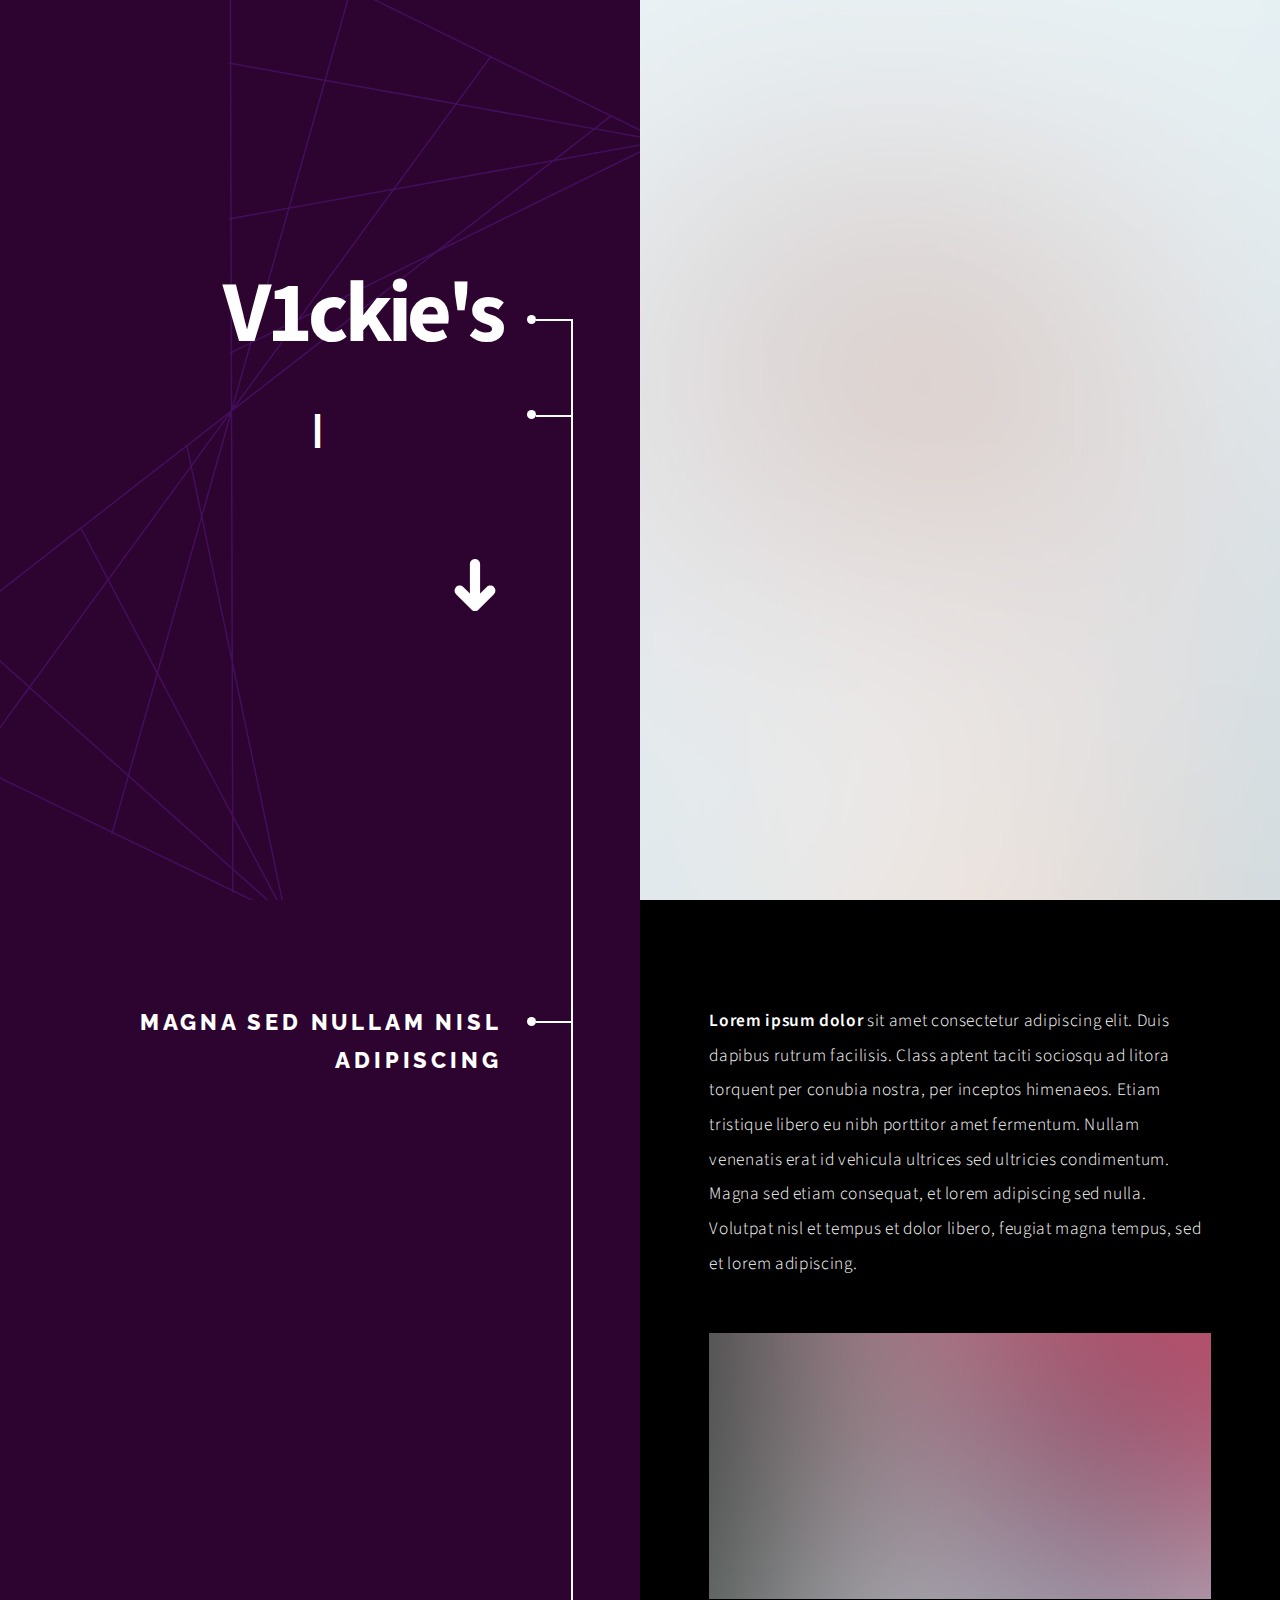
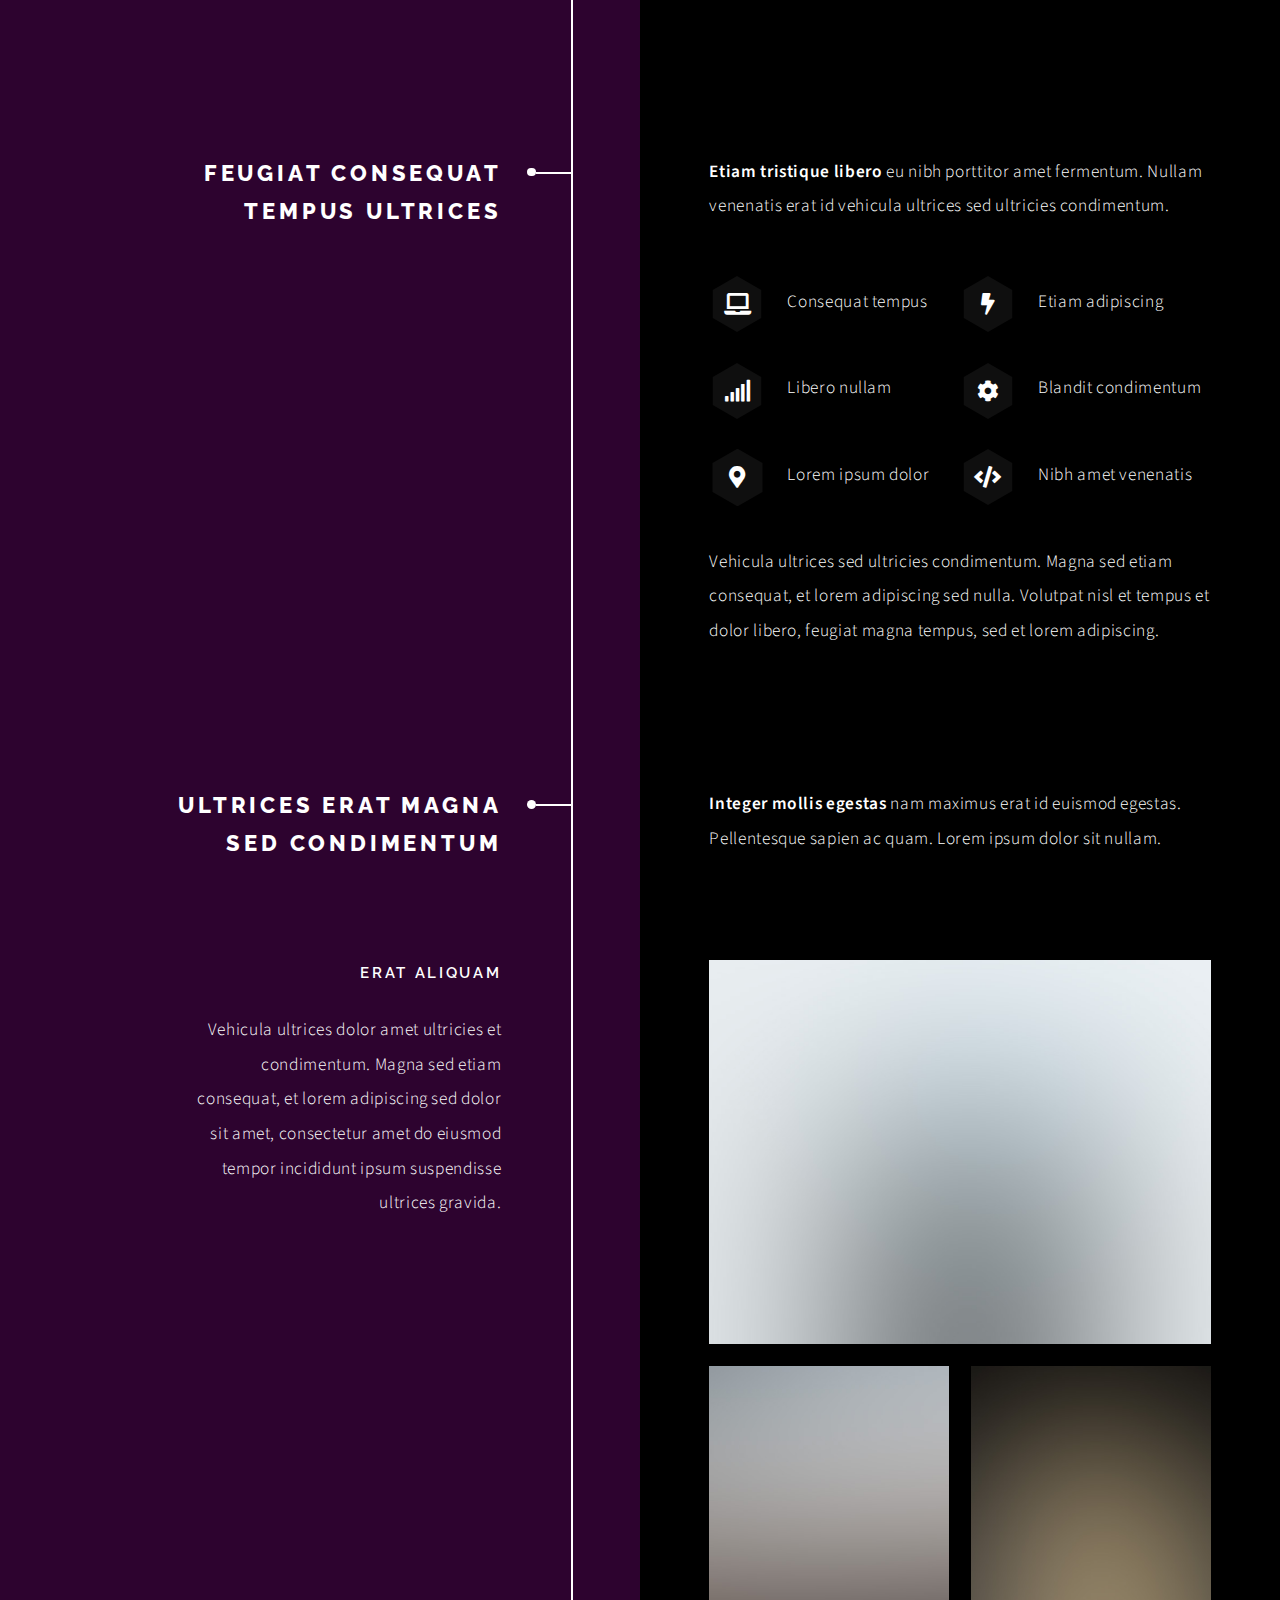
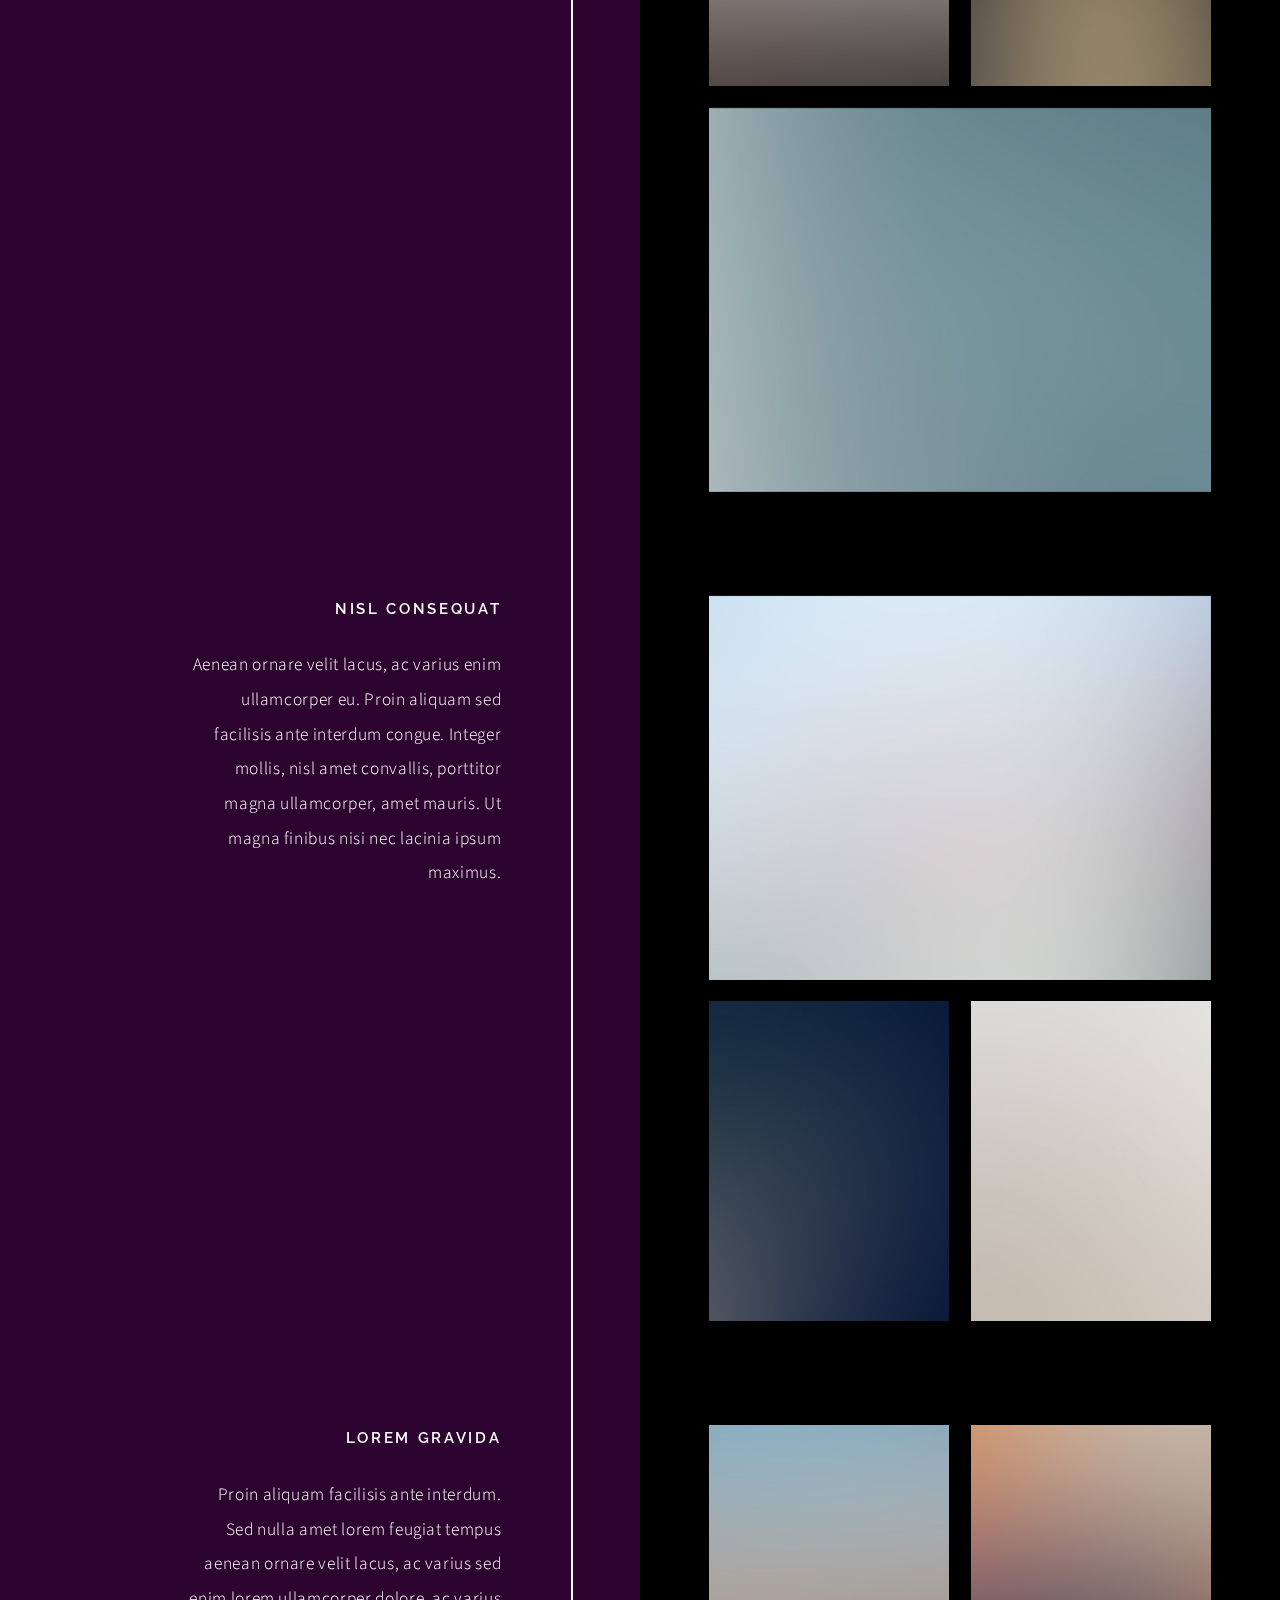
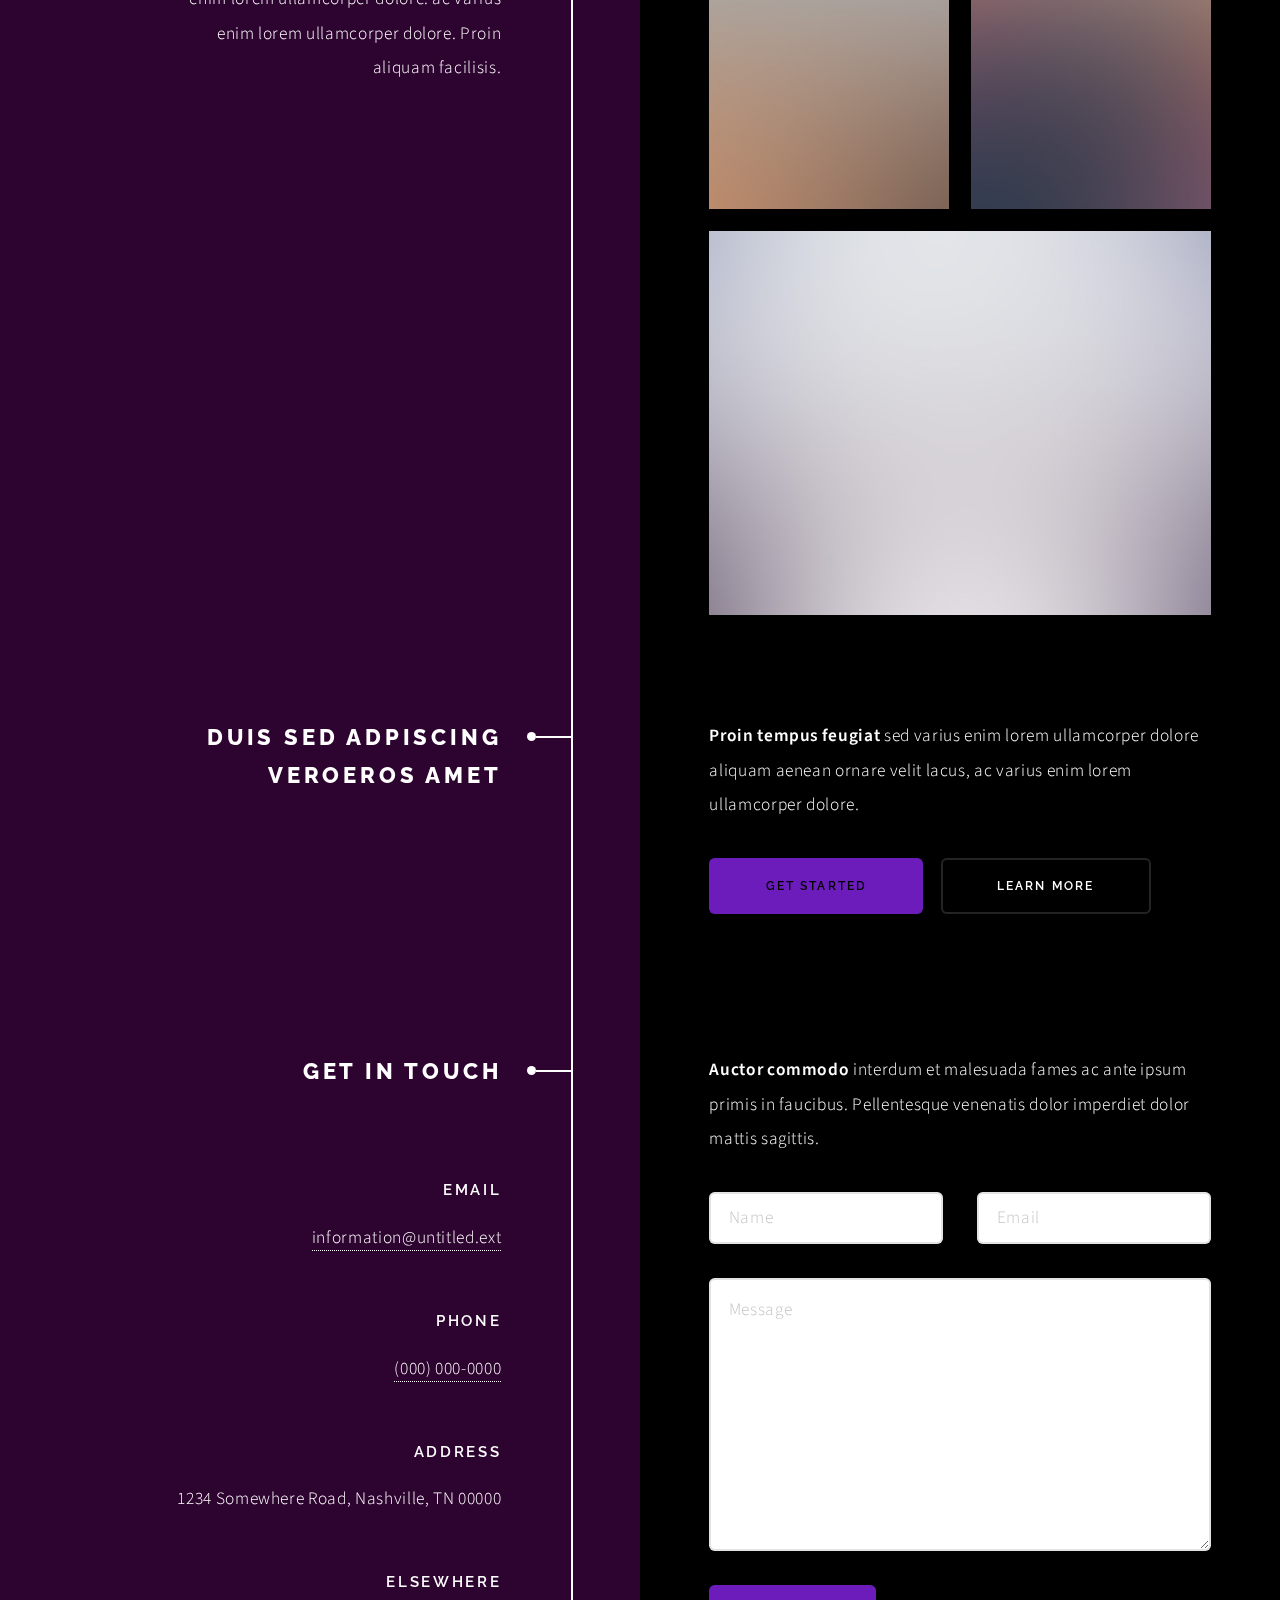
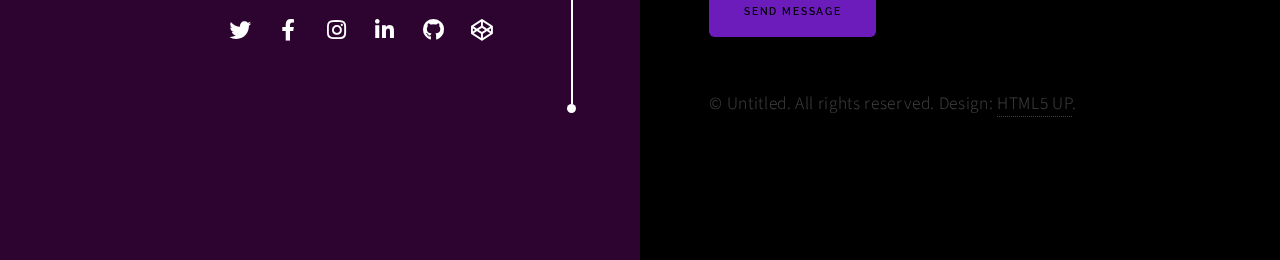
==== commit f369803c: "finish restyle, added ityped.js" ====
--- a/index.html
+++ b/index.html
@@ -6,7 +6,7 @@
 -->
 <html>
 	<head>
-		<title>Paradigm Shift by HTML5 UP</title>
+		<title>Portfolio</title>
 		<meta charset="utf-8" />
 		<meta name="viewport" content="width=device-width, initial-scale=1, user-scalable=no" />
 		<meta name="description" content="" />
@@ -21,8 +21,9 @@
 				<!-- Intro -->
 					<section class="intro">
 						<header>
-							<h1>Paradigm Shift</h1>
-							<p>A free responsive site template designed by <a href="https://twitter.com/ajlkn">@ajlkn</a> / <a href="https://html5up.net">HTML5 UP</a></p>
+							<h1>V1ckie's</h1>
+							<p></p>
+							<h2 style="text-align: center"><span id="ityped"></span></h2>
 							<ul class="actions">
 								<li><a href="#first" class="arrow scrolly"><span class="label">Next</span></a></li>
 							</ul>
@@ -399,7 +400,7 @@
 
 						</div>
 					</section>
-				-->
+				<!-- -->
 
 				<!-- Section -->
 					<section>
@@ -466,6 +467,15 @@
 			<script src="assets/js/breakpoints.min.js"></script>
 			<script src="assets/js/util.js"></script>
 			<script src="assets/js/main.js"></script>
-
+			<script src="assets/js/ityped.min.js"></script>
+			<script type="module">
+				ityped.init('#ityped', {
+    strings:['Portfolio', 'Personal website', 'Rant space'],
+    startDelay: 900,
+	backDelay: 1000,
+	typeSpeed: 100,
+    loop: true
+  });
+			</script>
 	</body>
 </html>--- a/assets/css/main.css
+++ b/assets/css/main.css
@@ -1,10 +1,10 @@
 @import url(fontawesome-all.min.css);
 @import url("https://fonts.googleapis.com/css?family=Source+Sans+Pro:300,600,700,300i,600i,700i|Raleway:600,800");
 
-/*
-	Paradigm Shift by HTML5 UP
-	html5up.net | @ajlkn
-	Free for personal and commercial use under the CCA 3.0 license (html5up.net/license)
+/*
+	Paradigm Shift by HTML5 UP
+	html5up.net | @ajlkn
+	Free for personal and commercial use under the CCA 3.0 license (html5up.net/license)
 */
 
 html, body, div, span, applet, object,
@@ -103,7 +103,7 @@
 	}
 
 	body {
-		background: #ffffff;
+		background: #000000;
 		overflow-x: hidden;
 	}
 
@@ -157,12 +157,12 @@
 		}
 
 	body {
-		background-color: #ffffff;
-		color: #000000;
+		background-color: #000000;
+		color: #ffffff;
 	}
 
 	body, input, select, textarea {
-		color: #000000;
+		color: #ffffff;
 		font-family: "Source Sans Pro", Helvetica, sans-serif;
 		font-size: 1rem;
 		font-weight: 300;
@@ -176,7 +176,7 @@
 		-ms-transition: border-bottom-color 0.25s ease-in-out;
 		transition: border-bottom-color 0.25s ease-in-out;
 		text-decoration: none;
-		color: #000000;
+		color: #ffffff;
 		border-bottom: dotted 1px;
 	}
 
@@ -187,7 +187,7 @@
 
 	strong, b {
 		font-weight: 600;
-		color: #000000;
+		color: #ffffff;
 	}
 
 	em, i {
@@ -199,7 +199,7 @@
 	}
 
 	h1, h2, h3, h4, h5, h6 {
-		color: #000000;
+		color: #ffffff;
 		font-family: "Raleway", Helvetica, sans-serif;
 		font-weight: 600;
 		letter-spacing: 0.175em;
@@ -1862,7 +1862,7 @@
 		border-radius: 0.325rem;
 		border: 0;
 		box-shadow: inset 0 0 0 2px rgba(144, 144, 144, 0.25);
-		color: #000000 !important;
+		color: #ffffff !important;
 		cursor: pointer;
 		display: inline-block;
 		font-family: "Raleway", Helvetica, sans-serif;
@@ -1883,8 +1883,8 @@
 		input[type="button"]:hover,
 		button:hover,
 		.button:hover {
-			box-shadow: inset 0 0 0 2px #2ee4bb;
-			color: #2ee4bb !important;
+			box-shadow: inset 0 0 0 2px #892ee4;
+			color: #c02ee4 !important;
 		}
 
 		input[type="submit"]:active,
@@ -1893,8 +1893,8 @@
 		button:active,
 		.button:active {
 			background-color: rgba(73, 252, 212, 0.25);
-			box-shadow: inset 0 0 0 2px #2ee4bb;
-			color: #2ee4bb !important;
+			box-shadow: inset 0 0 0 2px #c92ee4;
+			color: #c02ee4 !important;
 		}
 
 		input[type="submit"].small,
@@ -1961,7 +1961,7 @@
 		input[type="button"].primary,
 		button.primary,
 		.button.primary {
-			background-color: #49fcd4;
+			background-color: #6c1cbb;
 			box-shadow: none;
 			color: #000000 !important;
 		}
@@ -1971,7 +1971,7 @@
 			input[type="button"].primary:hover,
 			button.primary:hover,
 			.button.primary:hover {
-				background-color: #93ffe7;
+				background-color: #cf2ee4;
 			}
 
 			input[type="submit"].primary:active,
@@ -1979,7 +1979,7 @@
 			input[type="button"].primary:active,
 			button.primary:active,
 			.button.primary:active {
-				background-color: #44f2cb;
+				background-color: #f244e9;
 			}
 
 		@media screen and (max-width: 736px) {
@@ -2135,11 +2135,11 @@
 		input[type="url"]:focus,
 		select:focus,
 		textarea:focus {
-			border-color: #2ee4bb;
+			border-color: #e42eb3;
 		}
 
 	label {
-		color: #000000;
+		color: #ffffff;
 		display: block;
 		font-family: "Raleway", Helvetica, sans-serif;
 		font-size: 0.75rem;
@@ -2170,8 +2170,8 @@
 	}
 
 		select option {
-			background-color: #ffffff;
-			color: #000000;
+			background-color: #000000;
+			color: #ffffff;
 		}
 
 		select:focus::-ms-value {
@@ -2203,7 +2203,7 @@
 		input[type="checkbox"] + label,
 		input[type="radio"] + label {
 			text-decoration: none;
-			color: #000000;
+			color: #ffffff;
 			cursor: pointer;
 			display: inline-block;
 			font-family: "Source Sans Pro", Helvetica, sans-serif;
@@ -2249,15 +2249,15 @@
 		input[type="checkbox"]:checked + label:before,
 		input[type="radio"]:checked + label:before {
 			content: '\f00c';
-			background-color: #49fcd4;
-			border-color: #49fcd4;
+			background-color: #e749fc;
+			border-color: #cf49fc;
 			color: #ffffff;
 		}
 
 		input[type="checkbox"]:focus + label:before,
 		input[type="radio"]:focus + label:before {
-			border-color: #49fcd4;
-			box-shadow: 0 0 0 1px #49fcd4;
+			border-color: #fc49cc;
+			box-shadow: 0 0 0 1px #fc49cc;
 		}
 
 	input[type="checkbox"] + label:before {
@@ -2850,7 +2850,7 @@
 		}
 
 		a.arrow:before {
-			background-image: url("data:image/svg+xml;charset=utf8,%3Csvg xmlns='http://www.w3.org/2000/svg' x='0px' y='0px' viewBox='0 0 512 512'%3E%3Cpath d='M442.53,346.28L293.65,495.16c-0.33,0.33-0.7,0.62-1.05,0.94c-9.16,9.77-22.15,15.9-36.6,15.9 c-14.44,0-27.43-6.13-36.59-15.88c-0.35-0.33-0.72-0.62-1.06-0.96L69.47,346.28c-19.62-19.62-19.62-51.44,0-71.05 c19.62-19.62,51.43-19.62,71.06,0l65.23,65.23V50.24C205.76,22.5,228.25,0,256,0s50.24,22.5,50.24,50.24v290.21l65.23-65.23 c19.62-19.62,51.43-19.62,71.05,0C462.15,294.84,462.15,326.66,442.53,346.28z' fill='%23000000' /%3E%3C/svg%3E");
+			background-image: url("data:image/svg+xml;charset=utf8,%3Csvg xmlns='http://www.w3.org/2000/svg' x='0px' y='0px' viewBox='0 0 512 512'%3E%3Cpath d='M442.53,346.28L293.65,495.16c-0.33,0.33-0.7,0.62-1.05,0.94c-9.16,9.77-22.15,15.9-36.6,15.9 c-14.44,0-27.43-6.13-36.59-15.88c-0.35-0.33-0.72-0.62-1.06-0.96L69.47,346.28c-19.62-19.62-19.62-51.44,0-71.05 c19.62-19.62,51.43-19.62,71.06,0l65.23,65.23V50.24C205.76,22.5,228.25,0,256,0s50.24,22.5,50.24,50.24v290.21l65.23-65.23 c19.62-19.62,51.43-19.62,71.05,0C462.15,294.84,462.15,326.66,442.53,346.28z' fill='%23ffffff' /%3E%3C/svg%3E");
 			background-position: center;
 			background-repeat: no-repeat;
 			background-size: contain;
@@ -3181,7 +3181,7 @@
 				background-position: center;
 				background-repeat: no-repeat;
 				background-size: contain;
-				color: #000000;
+				color: #ffffff;
 				display: block;
 				font-size: 1.25rem;
 				height: 3.25rem;
@@ -3223,8 +3223,8 @@
 
 		#wrapper:before {
 			background-attachment: fixed;
-			background-color: #49fcd4;
-			background-image: url("data:image/svg+xml;charset=utf8,%3Csvg xmlns='http://www.w3.org/2000/svg' viewBox='0 0 920 1750' x='0px' y='0px'%3E %3Cpath style='fill: rgba(67, 217, 184, 0.25)' d='M889.72,1137.55l-2.91-0.75l-364.39,282.94l-0.7-0.9l-0.51,0.11l-94.77-451.5l-32.51-15.75l-16.73-8.11l0,0.68 l-1.46,0l0-1.39l-1.89-0.92l-112.41-54.47l-0.29,1.03l-1.41-0.37l0.37-1.31l-34.14-16.54l-98.56-47.76l-0.59,0.81l-1.16-0.88 l0.42-0.57L11.43,766.33l-0.25,0.2l-0.9-1.15l102.87-79.98l0.08-0.1l0.02,0.02l116.68-90.72l-0.18-0.34l1.3-0.66l0.05,0.09 l100.5-78.14l-0.07-0.32l0.65-0.14l42.3-32.89l-0.15-54.54l-0.59,0.29l-0.64-1.31l1.23-0.6l-0.01-4.54l-0.33-122.47l-0.99,0.18 l-0.28-1.43l1.27-0.23l-0.4-147.49l-0.87-0.16l0.28-1.43l0.58,0.1l-0.35-127.48l-0.13-0.06l0.64-1.31L489.97,76.8l0.73,0.19 l-0.04,0.14l132.63,65.11l0.33-0.45l1.16,0.88l-0.16,0.22l114.21,56.07l0.45-0.35l0.72,0.93l47.89,23.51l2.76-1.36l0.56,4.61 l-3.32-1.63L571.52,330.88L375.95,482.93l0.66,239.95l51.12,243.57l222.53,107.83l236.23,60.93l2.27-1.77 M375.8,425.34l17.25-8.47 l36.13-127.75l-53.73,9.66L375.8,425.34z M551,241.05l38.19-52.2l-123.83-22.27l-34.13,120.68l98.99-17.81L551,241.05z M532.3,269.09l151.34-27.22l37.63-29.25l-130.48-23.47L532.3,269.09z M303.38,733.9l-2.36-4.48l-44.18-83.78L182.5,747.25 l40.78,36.46l52.69,47.11L303.38,733.9z M277.18,831.91l56.95,50.93L375.69,920l-0.13-49.23l-71.19-135L277.18,831.91z M303.96,731.86l41.93-148.25l-9.74-46.39L257.8,644.33L303.96,731.86z M304.94,733.73l9.55,18.12l61.05,115.78l-0.39-144.6 l-16.9-80.53l-11.71-55.81L304.94,733.73z M375.21,211.79l0.23,85.51l54.17-9.74l34.29-121.23l-88.87-15.98L375.21,211.79z M430.78,288.83l-17.88,63.21L394.81,416l44.01-21.6l90.15-123.23L430.78,288.83z M287.76,898.62l87.99,42.64l-0.05-19.29 l-91.37-81.71l-7.59-6.78l-14.88,52.59L287.76,898.62z M174.26,843.62l86.26,41.8l15-53.03l-93.89-83.95l-53.34,72.91L174.26,843.62 z M113.18,687.22L12.71,765.33l55.69,26.99l58.56,28.38l53.58-73.24l-34.83-31.14L113.18,687.22z M230.62,595.92l-116.27,90.4 l63.02,56.36l4.03,3.61l74.67-102.08l-7.47-14.17L230.62,595.92z M331.94,517.15l-100.15,77.86l25.25,47.88l78.71-107.59l-1.71-8.14 L331.94,517.15z M333.22,516.15l2.02,9.64l1.66,7.92l34.65-47.37L333.22,516.15z M337.31,535.63l9.43,44.95l26.67-94.3 L337.31,535.63z M347.39,583.66l27.74,132.16l-0.62-228.04L347.39,583.66z M374.7,21.83l0.35,127.02l89.27,16.06l24.61-87 L374.7,21.83z M490.25,78.56l-22.26,78.7l-2.24,7.91l124.39,22.37l10.23-13.99l22.04-30.12L490.25,78.56z M623.74,144.09 l-12.29,16.8l-19.71,26.95l131.07,23.58l14.73-11.45L623.74,144.09z M739,200.67l-13.3,10.34l-0.96,0.74l58.14,10.46L739,200.67z M723.19,212.96l-25.33,19.69l-11.14,8.66l97.03-17.45L723.19,212.96z M782.89,225.5l-98.64,17.74l-107.06,83.23L782.89,225.5z M631.68,282.26l49.48-38.47l-150.1,27l-89.41,122.22l129.1-63.37L631.68,282.26z M565.06,334.05l-125.28,61.5l-45.94,62.8 l-14.96,20.44L565.06,334.05z M425.31,412.87l11.65-15.93l-42.69,20.96l-13.66,48.3l-3.58,12.67L425.31,412.87z M392.51,418.76 l-16.71,8.2l0.01,4.72l0.12,45.68L392.51,418.76z M377.21,941.96l21.37,10.36l24.14,11.7l-45.56-40.74L377.21,941.96z M377.15,921.31l34.83,31.15l12.57,11.24l-47.53-90.14L377.15,921.31z M376.63,730.07l0.38,140.33l48.29,91.59L376.63,730.07z M806.29,1197.48l75.8-58.86l-28.56,11.47l-25.6,10.28l14.96,7.25l-0.64,1.31l-16.16-7.83l-124.76,50.1l40.56,36.27L806.29,1197.48z M522.43,1146.18l58.88,111.66l52.71-21.17l64.61-25.95l-75.11-67.17L522.43,1146.18z M621.92,1142.14l-115.78-103.53l-46.8-12.07 l62.33,118.2l7.06-0.18L621.92,1142.14z M700.14,1210.12l124.19-49.87l-42.89-20.78l-155.8,4.04L700.14,1210.12z M679.7,1295.77 l61.03-47.39l-40.9-36.57l-117.85,47.32l42.09,79.82L679.7,1295.77z M522.48,1417.85l1.83-1.42l98.6-76.56l-42.28-80.19 l-84.25,33.83L522.48,1417.85z M496.08,1292.06l83.87-33.68l-59.14-112.16l-55.04,1.43L496.08,1292.06z M465.46,1146.2l54.58-1.42 l-62.61-118.74l-18.03-4.65l0.36-1.41l16.74,4.32l-27.63-52.4L465.46,1146.2z M458.42,1024.79l45.35,11.7l-74.14-66.29 L458.42,1024.79z M431.46,969.87l75.38,67.41l136.26,35.15L431.46,969.87z M649.76,1075.65l-140.54-36.25l114.83,102.68l154.53-4.01 L649.76,1075.65z M656.92,1077.5l124.84,60.5l51.97-1.35l47.7-1.24L656.92,1077.5z M784.62,1139.38l41.54,20.13l56.45-22.67 L784.62,1139.38z'/%3E %3C/svg%3E");
+			background-color: #2d032f;
+			background-image: url("data:image/svg+xml;charset=utf8,%3Csvg xmlns='http://www.w3.org/2000/svg' viewBox='0 0 920 1750' x='0px' y='0px'%3E %3Cpath style='fill: rgba(137, 46, 228, 0.25)' d='M889.72,1137.55l-2.91-0.75l-364.39,282.94l-0.7-0.9l-0.51,0.11l-94.77-451.5l-32.51-15.75l-16.73-8.11l0,0.68 l-1.46,0l0-1.39l-1.89-0.92l-112.41-54.47l-0.29,1.03l-1.41-0.37l0.37-1.31l-34.14-16.54l-98.56-47.76l-0.59,0.81l-1.16-0.88 l0.42-0.57L11.43,766.33l-0.25,0.2l-0.9-1.15l102.87-79.98l0.08-0.1l0.02,0.02l116.68-90.72l-0.18-0.34l1.3-0.66l0.05,0.09 l100.5-78.14l-0.07-0.32l0.65-0.14l42.3-32.89l-0.15-54.54l-0.59,0.29l-0.64-1.31l1.23-0.6l-0.01-4.54l-0.33-122.47l-0.99,0.18 l-0.28-1.43l1.27-0.23l-0.4-147.49l-0.87-0.16l0.28-1.43l0.58,0.1l-0.35-127.48l-0.13-0.06l0.64-1.31L489.97,76.8l0.73,0.19 l-0.04,0.14l132.63,65.11l0.33-0.45l1.16,0.88l-0.16,0.22l114.21,56.07l0.45-0.35l0.72,0.93l47.89,23.51l2.76-1.36l0.56,4.61 l-3.32-1.63L571.52,330.88L375.95,482.93l0.66,239.95l51.12,243.57l222.53,107.83l236.23,60.93l2.27-1.77 M375.8,425.34l17.25-8.47 l36.13-127.75l-53.73,9.66L375.8,425.34z M551,241.05l38.19-52.2l-123.83-22.27l-34.13,120.68l98.99-17.81L551,241.05z M532.3,269.09l151.34-27.22l37.63-29.25l-130.48-23.47L532.3,269.09z M303.38,733.9l-2.36-4.48l-44.18-83.78L182.5,747.25 l40.78,36.46l52.69,47.11L303.38,733.9z M277.18,831.91l56.95,50.93L375.69,920l-0.13-49.23l-71.19-135L277.18,831.91z M303.96,731.86l41.93-148.25l-9.74-46.39L257.8,644.33L303.96,731.86z M304.94,733.73l9.55,18.12l61.05,115.78l-0.39-144.6 l-16.9-80.53l-11.71-55.81L304.94,733.73z M375.21,211.79l0.23,85.51l54.17-9.74l34.29-121.23l-88.87-15.98L375.21,211.79z M430.78,288.83l-17.88,63.21L394.81,416l44.01-21.6l90.15-123.23L430.78,288.83z M287.76,898.62l87.99,42.64l-0.05-19.29 l-91.37-81.71l-7.59-6.78l-14.88,52.59L287.76,898.62z M174.26,843.62l86.26,41.8l15-53.03l-93.89-83.95l-53.34,72.91L174.26,843.62 z M113.18,687.22L12.71,765.33l55.69,26.99l58.56,28.38l53.58-73.24l-34.83-31.14L113.18,687.22z M230.62,595.92l-116.27,90.4 l63.02,56.36l4.03,3.61l74.67-102.08l-7.47-14.17L230.62,595.92z M331.94,517.15l-100.15,77.86l25.25,47.88l78.71-107.59l-1.71-8.14 L331.94,517.15z M333.22,516.15l2.02,9.64l1.66,7.92l34.65-47.37L333.22,516.15z M337.31,535.63l9.43,44.95l26.67-94.3 L337.31,535.63z M347.39,583.66l27.74,132.16l-0.62-228.04L347.39,583.66z M374.7,21.83l0.35,127.02l89.27,16.06l24.61-87 L374.7,21.83z M490.25,78.56l-22.26,78.7l-2.24,7.91l124.39,22.37l10.23-13.99l22.04-30.12L490.25,78.56z M623.74,144.09 l-12.29,16.8l-19.71,26.95l131.07,23.58l14.73-11.45L623.74,144.09z M739,200.67l-13.3,10.34l-0.96,0.74l58.14,10.46L739,200.67z M723.19,212.96l-25.33,19.69l-11.14,8.66l97.03-17.45L723.19,212.96z M782.89,225.5l-98.64,17.74l-107.06,83.23L782.89,225.5z M631.68,282.26l49.48-38.47l-150.1,27l-89.41,122.22l129.1-63.37L631.68,282.26z M565.06,334.05l-125.28,61.5l-45.94,62.8 l-14.96,20.44L565.06,334.05z M425.31,412.87l11.65-15.93l-42.69,20.96l-13.66,48.3l-3.58,12.67L425.31,412.87z M392.51,418.76 l-16.71,8.2l0.01,4.72l0.12,45.68L392.51,418.76z M377.21,941.96l21.37,10.36l24.14,11.7l-45.56-40.74L377.21,941.96z M377.15,921.31l34.83,31.15l12.57,11.24l-47.53-90.14L377.15,921.31z M376.63,730.07l0.38,140.33l48.29,91.59L376.63,730.07z M806.29,1197.48l75.8-58.86l-28.56,11.47l-25.6,10.28l14.96,7.25l-0.64,1.31l-16.16-7.83l-124.76,50.1l40.56,36.27L806.29,1197.48z M522.43,1146.18l58.88,111.66l52.71-21.17l64.61-25.95l-75.11-67.17L522.43,1146.18z M621.92,1142.14l-115.78-103.53l-46.8-12.07 l62.33,118.2l7.06-0.18L621.92,1142.14z M700.14,1210.12l124.19-49.87l-42.89-20.78l-155.8,4.04L700.14,1210.12z M679.7,1295.77 l61.03-47.39l-40.9-36.57l-117.85,47.32l42.09,79.82L679.7,1295.77z M522.48,1417.85l1.83-1.42l98.6-76.56l-42.28-80.19 l-84.25,33.83L522.48,1417.85z M496.08,1292.06l83.87-33.68l-59.14-112.16l-55.04,1.43L496.08,1292.06z M465.46,1146.2l54.58-1.42 l-62.61-118.74l-18.03-4.65l0.36-1.41l16.74,4.32l-27.63-52.4L465.46,1146.2z M458.42,1024.79l45.35,11.7l-74.14-66.29 L458.42,1024.79z M431.46,969.87l75.38,67.41l136.26,35.15L431.46,969.87z M649.76,1075.65l-140.54-36.25l114.83,102.68l154.53-4.01 L649.76,1075.65z M656.92,1077.5l124.84,60.5l51.97-1.35l47.7-1.24L656.92,1077.5z M784.62,1139.38l41.54,20.13l56.45-22.67 L784.62,1139.38z'/%3E %3C/svg%3E");
 			background-position: -50% 10%;
 			background-repeat: repeat-y;
 			background-size: 75% auto;
@@ -3291,7 +3291,7 @@
 		}
 
 			#wrapper > section > header:before {
-				background: #43d9b8;
+				background: #ffffff;
 				content: '';
 				display: block;
 				margin-top: 1rem;
@@ -3304,7 +3304,7 @@
 			}
 
 				#wrapper > section > header h1:before, #wrapper > section > header h2:before {
-					background: #43d9b8;
+					background: #ffffff;
 					content: '';
 					display: block;
 					height: 2px;
@@ -3313,7 +3313,7 @@
 				}
 
 				#wrapper > section > header h1:after, #wrapper > section > header h2:after {
-					background: #43d9b8;
+					background: #ffffff;
 					border-radius: 0.5rem;
 					content: '';
 					display: block;
@@ -3370,7 +3370,7 @@
 			}
 
 			#wrapper > section:last-of-type > header:after {
-				background: #43d9b8;
+				background: #ffffff;
 				border-radius: 0.5rem;
 				bottom: -1.5rem;
 				content: '';
@@ -3382,7 +3382,7 @@
 			}
 
 		#wrapper .copyright {
-			color: rgba(0, 0, 0, 0.25);
+			color: rgba(255, 255, 255, 0.25);
 			font-size: 1rem;
 			left: 50vw;
 			position: relative;
@@ -3587,7 +3587,7 @@
 
 					#wrapper > section > header {
 						background-attachment: fixed;
-						background-color: #49fcd4;
+						background-color: #490645;
 						background-image: url("data:image/svg+xml;charset=utf8,%3Csvg xmlns='http://www.w3.org/2000/svg' viewBox='0 0 920 1750' x='0px' y='0px'%3E %3Cpath style='fill: rgba(67, 217, 184, 0.5)' d='M889.72,1137.55l-2.91-0.75l-364.39,282.94l-0.7-0.9l-0.51,0.11l-94.77-451.5l-32.51-15.75l-16.73-8.11l0,0.68 l-1.46,0l0-1.39l-1.89-0.92l-112.41-54.47l-0.29,1.03l-1.41-0.37l0.37-1.31l-34.14-16.54l-98.56-47.76l-0.59,0.81l-1.16-0.88 l0.42-0.57L11.43,766.33l-0.25,0.2l-0.9-1.15l102.87-79.98l0.08-0.1l0.02,0.02l116.68-90.72l-0.18-0.34l1.3-0.66l0.05,0.09 l100.5-78.14l-0.07-0.32l0.65-0.14l42.3-32.89l-0.15-54.54l-0.59,0.29l-0.64-1.31l1.23-0.6l-0.01-4.54l-0.33-122.47l-0.99,0.18 l-0.28-1.43l1.27-0.23l-0.4-147.49l-0.87-0.16l0.28-1.43l0.58,0.1l-0.35-127.48l-0.13-0.06l0.64-1.31L489.97,76.8l0.73,0.19 l-0.04,0.14l132.63,65.11l0.33-0.45l1.16,0.88l-0.16,0.22l114.21,56.07l0.45-0.35l0.72,0.93l47.89,23.51l2.76-1.36l0.56,4.61 l-3.32-1.63L571.52,330.88L375.95,482.93l0.66,239.95l51.12,243.57l222.53,107.83l236.23,60.93l2.27-1.77 M375.8,425.34l17.25-8.47 l36.13-127.75l-53.73,9.66L375.8,425.34z M551,241.05l38.19-52.2l-123.83-22.27l-34.13,120.68l98.99-17.81L551,241.05z M532.3,269.09l151.34-27.22l37.63-29.25l-130.48-23.47L532.3,269.09z M303.38,733.9l-2.36-4.48l-44.18-83.78L182.5,747.25 l40.78,36.46l52.69,47.11L303.38,733.9z M277.18,831.91l56.95,50.93L375.69,920l-0.13-49.23l-71.19-135L277.18,831.91z M303.96,731.86l41.93-148.25l-9.74-46.39L257.8,644.33L303.96,731.86z M304.94,733.73l9.55,18.12l61.05,115.78l-0.39-144.6 l-16.9-80.53l-11.71-55.81L304.94,733.73z M375.21,211.79l0.23,85.51l54.17-9.74l34.29-121.23l-88.87-15.98L375.21,211.79z M430.78,288.83l-17.88,63.21L394.81,416l44.01-21.6l90.15-123.23L430.78,288.83z M287.76,898.62l87.99,42.64l-0.05-19.29 l-91.37-81.71l-7.59-6.78l-14.88,52.59L287.76,898.62z M174.26,843.62l86.26,41.8l15-53.03l-93.89-83.95l-53.34,72.91L174.26,843.62 z M113.18,687.22L12.71,765.33l55.69,26.99l58.56,28.38l53.58-73.24l-34.83-31.14L113.18,687.22z M230.62,595.92l-116.27,90.4 l63.02,56.36l4.03,3.61l74.67-102.08l-7.47-14.17L230.62,595.92z M331.94,517.15l-100.15,77.86l25.25,47.88l78.71-107.59l-1.71-8.14 L331.94,517.15z M333.22,516.15l2.02,9.64l1.66,7.92l34.65-47.37L333.22,516.15z M337.31,535.63l9.43,44.95l26.67-94.3 L337.31,535.63z M347.39,583.66l27.74,132.16l-0.62-228.04L347.39,583.66z M374.7,21.83l0.35,127.02l89.27,16.06l24.61-87 L374.7,21.83z M490.25,78.56l-22.26,78.7l-2.24,7.91l124.39,22.37l10.23-13.99l22.04-30.12L490.25,78.56z M623.74,144.09 l-12.29,16.8l-19.71,26.95l131.07,23.58l14.73-11.45L623.74,144.09z M739,200.67l-13.3,10.34l-0.96,0.74l58.14,10.46L739,200.67z M723.19,212.96l-25.33,19.69l-11.14,8.66l97.03-17.45L723.19,212.96z M782.89,225.5l-98.64,17.74l-107.06,83.23L782.89,225.5z M631.68,282.26l49.48-38.47l-150.1,27l-89.41,122.22l129.1-63.37L631.68,282.26z M565.06,334.05l-125.28,61.5l-45.94,62.8 l-14.96,20.44L565.06,334.05z M425.31,412.87l11.65-15.93l-42.69,20.96l-13.66,48.3l-3.58,12.67L425.31,412.87z M392.51,418.76 l-16.71,8.2l0.01,4.72l0.12,45.68L392.51,418.76z M377.21,941.96l21.37,10.36l24.14,11.7l-45.56-40.74L377.21,941.96z M377.15,921.31l34.83,31.15l12.57,11.24l-47.53-90.14L377.15,921.31z M376.63,730.07l0.38,140.33l48.29,91.59L376.63,730.07z M806.29,1197.48l75.8-58.86l-28.56,11.47l-25.6,10.28l14.96,7.25l-0.64,1.31l-16.16-7.83l-124.76,50.1l40.56,36.27L806.29,1197.48z M522.43,1146.18l58.88,111.66l52.71-21.17l64.61-25.95l-75.11-67.17L522.43,1146.18z M621.92,1142.14l-115.78-103.53l-46.8-12.07 l62.33,118.2l7.06-0.18L621.92,1142.14z M700.14,1210.12l124.19-49.87l-42.89-20.78l-155.8,4.04L700.14,1210.12z M679.7,1295.77 l61.03-47.39l-40.9-36.57l-117.85,47.32l42.09,79.82L679.7,1295.77z M522.48,1417.85l1.83-1.42l98.6-76.56l-42.28-80.19 l-84.25,33.83L522.48,1417.85z M496.08,1292.06l83.87-33.68l-59.14-112.16l-55.04,1.43L496.08,1292.06z M465.46,1146.2l54.58-1.42 l-62.61-118.74l-18.03-4.65l0.36-1.41l16.74,4.32l-27.63-52.4L465.46,1146.2z M458.42,1024.79l45.35,11.7l-74.14-66.29 L458.42,1024.79z M431.46,969.87l75.38,67.41l136.26,35.15L431.46,969.87z M649.76,1075.65l-140.54-36.25l114.83,102.68l154.53-4.01 L649.76,1075.65z M656.92,1077.5l124.84,60.5l51.97-1.35l47.7-1.24L656.92,1077.5z M784.62,1139.38l41.54,20.13l56.45-22.67 L784.62,1139.38z'/%3E %3C/svg%3E");
 						background-position: 25% 50%;
 						background-repeat: repeat-y;
@@ -3879,4 +3879,36 @@
 			padding: 4rem;
 		}
 
+	}
+
+
+	/**
+     * CSS for ityped
+     */
+
+	.ityped-cursor {
+		font-size: 2.2rem;
+		opacity: 1;
+		-webkit-animation: blink 0.3s infinite;
+		-moz-animation: blink 0.3s infinite;
+		animation: blink 0.3s infinite;
+		animation-direction: alternate;
+	}
+	
+	@keyframes blink {
+		100% {
+			opacity: 0;
+		}
+	}
+	
+	@-webkit-keyframes blink {
+		100% {
+			opacity: 0;
+		}
+	}
+	
+	@-moz-keyframes blink {
+		100% {
+			opacity: 0;
+		}
 	}